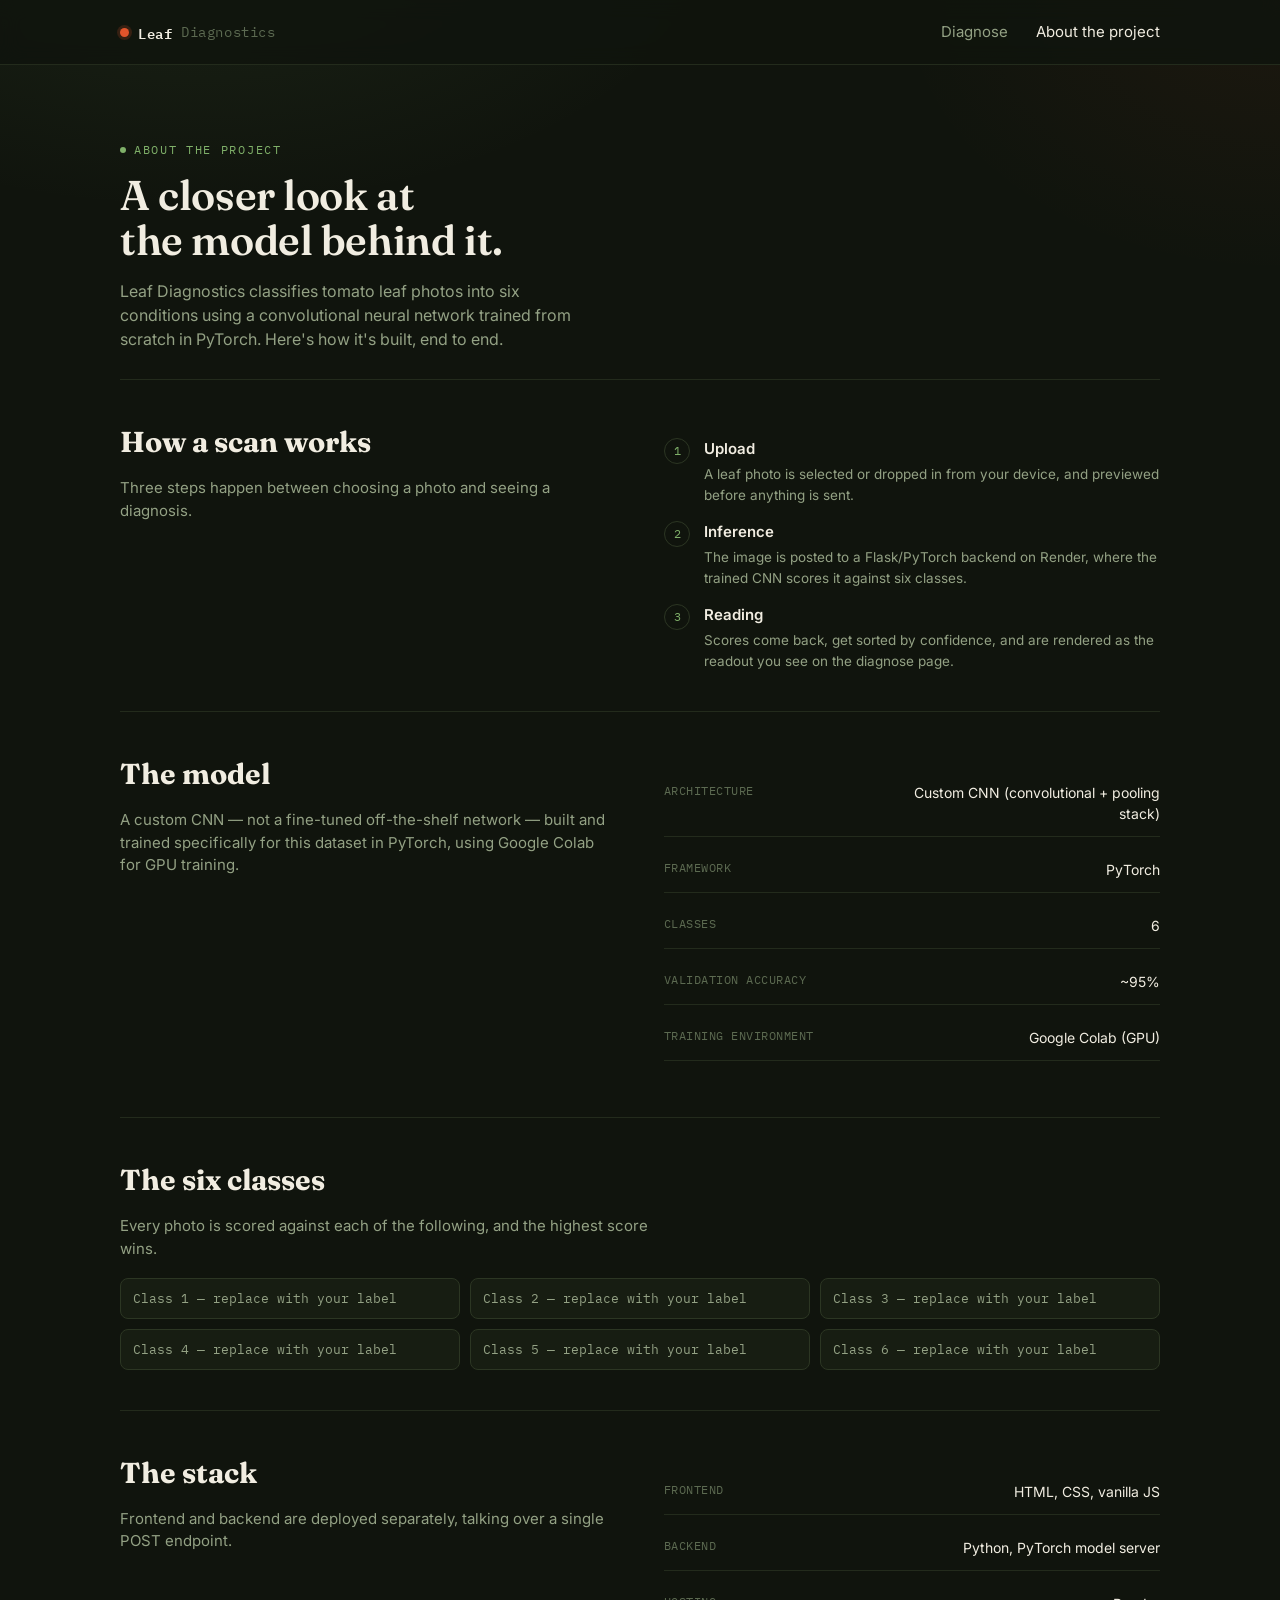
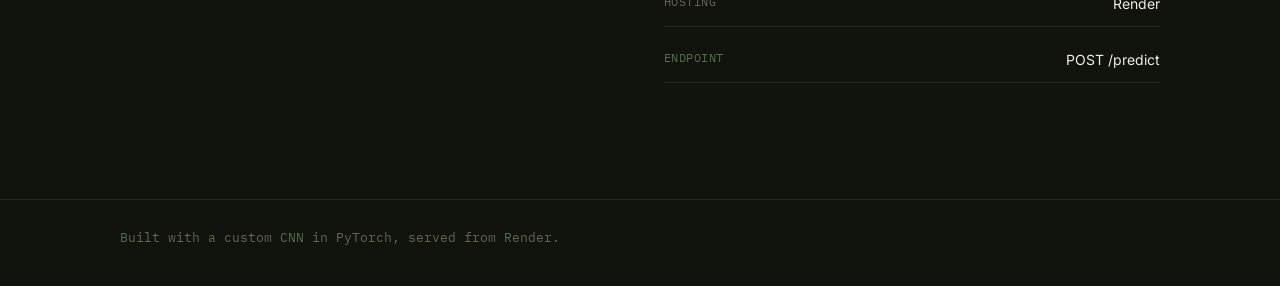
==== frontend/about.html @ 5c908f68 "adding probabilities to the backend and frontend version 1" ====
<!DOCTYPE html>
<html lang="en">
<head>
<meta charset="UTF-8" />
<meta name="viewport" content="width=device-width, initial-scale=1.0" />
<title>About — Leaf Diagnostics</title>
<meta name="description" content="How the tomato leaf disease classifier works: dataset, model architecture, and stack." />
<link rel="preconnect" href="https://fonts.googleapis.com" />
<link rel="preconnect" href="https://fonts.gstatic.com" crossorigin />
<link href="https://fonts.googleapis.com/css2?family=Fraunces:ital,wght@0,500;0,600;1,500&family=Inter:wght@400;500;600&family=IBM+Plex+Mono:wght@400;500&display=swap" rel="stylesheet" />
<link rel="stylesheet" href="css/style.css" />
</head>
<body>

<header class="site-header">
  <div class="wrap">
    <a href="index.html" class="logo"><span class="dot"></span><b>Leaf</b><span>Diagnostics</span></a>
    <button class="nav-toggle" aria-label="Toggle menu" aria-expanded="false">
      <span></span><span></span><span></span>
    </button>
    <nav class="site-nav">
      <a href="index.html">Diagnose</a>
      <a href="about.html" class="is-active">About the project</a>
    </nav>
  </div>
</header>

<main>
  <div class="wrap">
    <section class="hero" style="padding-bottom: 0;">
      <p class="eyebrow">About the project</p>
      <h1 style="font-size: clamp(1.8rem, 7vw, 2.6rem);">A closer look at<br>the model behind it.</h1>
      <p class="lead">
        Leaf Diagnostics classifies tomato leaf photos into six conditions
        using a convolutional neural network trained from scratch in
        PyTorch. Here's how it's built, end to end.
      </p>
    </section>

    <section class="section">
      <div class="section-grid">
        <div>
          <h2>How a scan works</h2>
          <p>Three steps happen between choosing a photo and seeing a diagnosis.</p>
        </div>
        <div class="steps">
          <div class="step">
            <span class="step-num">1</span>
            <div class="step-body">
              <h3>Upload</h3>
              <p>A leaf photo is selected or dropped in from your device, and previewed before anything is sent.</p>
            </div>
          </div>
          <div class="step">
            <span class="step-num">2</span>
            <div class="step-body">
              <h3>Inference</h3>
              <p>The image is posted to a Flask/PyTorch backend on Render, where the trained CNN scores it against six classes.</p>
            </div>
          </div>
          <div class="step">
            <span class="step-num">3</span>
            <div class="step-body">
              <h3>Reading</h3>
              <p>Scores come back, get sorted by confidence, and are rendered as the readout you see on the diagnose page.</p>
            </div>
          </div>
        </div>
      </div>
    </section>

    <section class="section">
      <div class="section-grid">
        <div>
          <h2>The model</h2>
          <p>
            A custom CNN — not a fine-tuned off-the-shelf network — built and
            trained specifically for this dataset in PyTorch, using Google
            Colab for GPU training.
          </p>
        </div>
        <dl class="spec-list">
          <div class="spec-row"><dt>Architecture</dt><dd>Custom CNN (convolutional + pooling stack)</dd></div>
          <div class="spec-row"><dt>Framework</dt><dd>PyTorch</dd></div>
          <div class="spec-row"><dt>Classes</dt><dd>6</dd></div>
          <div class="spec-row"><dt>Validation accuracy</dt><dd>~95%</dd></div>
          <div class="spec-row"><dt>Training environment</dt><dd>Google Colab (GPU)</dd></div>
        </dl>
      </div>
    </section>

    <section class="section">
      <h2>The six classes</h2>
      <p>Every photo is scored against each of the following, and the highest score wins.</p>
      <div class="class-grid">
        <div class="class-chip">Class 1 — replace with your label</div>
        <div class="class-chip">Class 2 — replace with your label</div>
        <div class="class-chip">Class 3 — replace with your label</div>
        <div class="class-chip">Class 4 — replace with your label</div>
        <div class="class-chip">Class 5 — replace with your label</div>
        <div class="class-chip">Class 6 — replace with your label</div>
      </div>
    </section>

    <section class="section">
      <div class="section-grid">
        <div>
          <h2>The stack</h2>
          <p>Frontend and backend are deployed separately, talking over a single POST endpoint.</p>
        </div>
        <dl class="spec-list">
          <div class="spec-row"><dt>Frontend</dt><dd>HTML, CSS, vanilla JS</dd></div>
          <div class="spec-row"><dt>Backend</dt><dd>Python, PyTorch model server</dd></div>
          <div class="spec-row"><dt>Hosting</dt><dd>Render</dd></div>
          <div class="spec-row"><dt>Endpoint</dt><dd>POST /predict</dd></div>
        </dl>
      </div>
    </section>
  </div>
</main>

<footer class="site-footer">
  <div class="wrap">
    <p>Built with a custom CNN in PyTorch, served from Render.</p>
  </div>
</footer>

<script src="js/nav.js"></script>
</body>
</html>
---- frontend/css/style.css ----
/* =========================================================
   Leaf Diagnostics — design tokens
   Palette: near-black foliage, ripe-tomato alert, sage muted
   Type: Fraunces (display) / Inter (body) / IBM Plex Mono (data)
   ========================================================= */

:root {
  --bg: #10140d;
  --surface: #171d12;
  --surface-2: #1f2718;
  --border: #2c3623;
  --border-soft: #232b1c;

  --text: #f1ede1;
  --text-muted: #93a184;
  --text-faint: #5c6a51;

  --green: #7fb069;
  --green-dim: #4f7440;
  --red: #e2542b;
  --red-dim: #8f3a22;

  --font-display: "Fraunces", ui-serif, Georgia, serif;
  --font-body: "Inter", -apple-system, BlinkMacSystemFont, sans-serif;
  --font-mono: "IBM Plex Mono", ui-monospace, SFMono-Regular, monospace;

  --radius: 10px;
  --radius-lg: 18px;

  --container: 1080px;
}

* {
  box-sizing: border-box;
}

html {
  -webkit-text-size-adjust: 100%;
}

body {
  margin: 0;
  background: var(--bg);
  background-image:
    radial-gradient(ellipse 900px 500px at 15% -10%, rgba(127, 176, 105, 0.10), transparent 60%),
    radial-gradient(ellipse 700px 500px at 100% 0%, rgba(226, 84, 43, 0.06), transparent 55%);
  background-attachment: fixed;
  color: var(--text);
  font-family: var(--font-body);
  line-height: 1.5;
  -webkit-font-smoothing: antialiased;
}

img {
  max-width: 100%;
  display: block;
}

a {
  color: inherit;
}

:focus-visible {
  outline: 2px solid var(--green);
  outline-offset: 3px;
}

@media (prefers-reduced-motion: reduce) {
  *, *::before, *::after {
    animation-duration: 0.001ms !important;
    animation-iteration-count: 1 !important;
    transition-duration: 0.001ms !important;
    scroll-behavior: auto !important;
  }
}

.wrap {
  width: 100%;
  max-width: var(--container);
  margin: 0 auto;
  padding: 0 20px;
}

.eyebrow {
  font-family: var(--font-mono);
  font-size: 12px;
  letter-spacing: 0.14em;
  text-transform: uppercase;
  color: var(--green);
  display: flex;
  align-items: center;
  gap: 8px;
  margin: 0 0 14px;
}

.eyebrow::before {
  content: "";
  width: 6px;
  height: 6px;
  border-radius: 50%;
  background: var(--green);
  flex: none;
}

.eyebrow.is-alert {
  color: var(--red);
}
.eyebrow.is-alert::before {
  background: var(--red);
}

/* ---------- Nav ---------- */

.site-header {
  position: sticky;
  top: 0;
  z-index: 40;
  background: rgba(16, 20, 13, 0.86);
  backdrop-filter: blur(10px);
  border-bottom: 1px solid var(--border-soft);
}

.site-header .wrap {
  display: flex;
  align-items: center;
  justify-content: space-between;
  height: 64px;
}

.logo {
  display: flex;
  align-items: center;
  gap: 9px;
  font-family: var(--font-mono);
  font-size: 14px;
  letter-spacing: 0.04em;
  text-decoration: none;
  color: var(--text);
}

.logo .dot {
  width: 9px;
  height: 9px;
  border-radius: 50%;
  background: var(--red);
  box-shadow: 0 0 0 3px rgba(226, 84, 43, 0.18);
}

.logo b {
  font-weight: 600;
}

.logo span {
  color: var(--text-faint);
}

.nav-toggle {
  display: flex;
  flex-direction: column;
  justify-content: center;
  gap: 4px;
  width: 36px;
  height: 36px;
  background: transparent;
  border: 1px solid var(--border);
  border-radius: 8px;
  cursor: pointer;
  align-items: center;
}

.nav-toggle span {
  width: 16px;
  height: 1.5px;
  background: var(--text-muted);
  transition: transform 0.2s ease, opacity 0.2s ease;
}

.nav-toggle[aria-expanded="true"] span:nth-child(1) {
  transform: translateY(5.5px) rotate(45deg);
}
.nav-toggle[aria-expanded="true"] span:nth-child(2) {
  opacity: 0;
}
.nav-toggle[aria-expanded="true"] span:nth-child(3) {
  transform: translateY(-5.5px) rotate(-45deg);
}

.site-nav {
  display: none;
  position: absolute;
  top: 64px;
  left: 0;
  right: 0;
  background: var(--surface);
  border-bottom: 1px solid var(--border-soft);
  flex-direction: column;
  padding: 10px 20px 18px;
}

.site-nav.is-open {
  display: flex;
}

.site-nav a {
  padding: 12px 2px;
  text-decoration: none;
  color: var(--text-muted);
  font-size: 15px;
  border-bottom: 1px solid var(--border-soft);
}

.site-nav a:last-child {
  border-bottom: none;
}

.site-nav a.is-active,
.site-nav a:hover {
  color: var(--text);
}

/* ---------- Hero / layout ---------- */

.hero {
  padding: 44px 0 20px;
}

.hero h1 {
  font-family: var(--font-display);
  font-weight: 600;
  font-size: clamp(2rem, 8vw, 2.6rem);
  line-height: 1.08;
  letter-spacing: -0.01em;
  margin: 0 0 16px;
}

.hero h1 em {
  font-style: italic;
  color: var(--green);
}

.hero p.lead {
  color: var(--text-muted);
  font-size: 16px;
  max-width: 46ch;
  margin: 0 0 28px;
}

main {
  padding-bottom: 60px;
}

/* ---------- Scan card ---------- */

.scan-card {
  background: var(--surface);
  border: 1px solid var(--border);
  border-radius: var(--radius-lg);
  padding: 18px;
}

.dropzone {
  position: relative;
  border: 1px dashed var(--border);
  border-radius: var(--radius);
  min-height: 220px;
  display: flex;
  flex-direction: column;
  align-items: center;
  justify-content: center;
  text-align: center;
  gap: 14px;
  padding: 28px 20px;
  cursor: pointer;
  transition: border-color 0.15s ease, background 0.15s ease;
  background: var(--surface-2);
  overflow: hidden;
}

.dropzone:hover,
.dropzone.is-drag {
  border-color: var(--green-dim);
  background: #212b19;
}

.dropzone input[type="file"] {
  position: absolute;
  inset: 0;
  opacity: 0;
  cursor: pointer;
}

.dropzone .icon {
  width: 40px;
  height: 40px;
  color: var(--green);
}

.dropzone .primary-text {
  font-size: 15px;
  color: var(--text);
}

.dropzone .secondary-text {
  font-size: 13px;
  color: var(--text-faint);
  font-family: var(--font-mono);
}

/* preview / viewfinder */

.preview-frame {
  position: relative;
  border-radius: var(--radius);
  overflow: hidden;
  background: #000;
  aspect-ratio: 4 / 3;
}

.preview-frame img {
  width: 100%;
  height: 100%;
  object-fit: cover;
}

.corner {
  position: absolute;
  width: 22px;
  height: 22px;
  border: 2px solid var(--green);
  opacity: 0.85;
}
.corner.tl { top: 10px; left: 10px; border-right: none; border-bottom: none; }
.corner.tr { top: 10px; right: 10px; border-left: none; border-bottom: none; }
.corner.bl { bottom: 10px; left: 10px; border-right: none; border-top: none; }
.corner.br { bottom: 10px; right: 10px; border-left: none; border-top: none; }

.scan-line {
  position: absolute;
  left: 0;
  right: 0;
  height: 2px;
  background: linear-gradient(90deg, transparent, var(--green), transparent);
  box-shadow: 0 0 12px 1px rgba(127, 176, 105, 0.7);
  animation: sweep 1.6s ease-in-out infinite;
}

@keyframes sweep {
  0% { top: 6%; }
  50% { top: 92%; }
  100% { top: 6%; }
}

.scan-status {
  margin-top: 14px;
  font-family: var(--font-mono);
  font-size: 12.5px;
  color: var(--text-muted);
  text-align: center;
  letter-spacing: 0.02em;
}

.scan-status .cursor {
  display: inline-block;
  width: 6px;
  height: 11px;
  background: var(--green);
  margin-left: 2px;
  vertical-align: -1px;
  animation: blink 1s step-end infinite;
}

@keyframes blink {
  50% { opacity: 0; }
}

.card-actions {
  display: flex;
  gap: 10px;
  margin-top: 16px;
}

.btn {
  font-family: var(--font-body);
  font-size: 14.5px;
  font-weight: 600;
  border-radius: 8px;
  padding: 12px 18px;
  border: 1px solid transparent;
  cursor: pointer;
  flex: 1;
  text-align: center;
  transition: transform 0.08s ease, background 0.15s ease, border-color 0.15s ease;
}

.btn:active {
  transform: scale(0.98);
}

.btn-primary {
  background: var(--green);
  color: #0e1409;
}

.btn-primary:hover {
  background: #8ec078;
}

.btn-primary:disabled {
  background: var(--green-dim);
  color: #b9c5ae;
  cursor: not-allowed;
}

.btn-ghost {
  background: transparent;
  border-color: var(--border);
  color: var(--text-muted);
  flex: 0 0 auto;
}

.btn-ghost:hover {
  border-color: var(--green-dim);
  color: var(--text);
}

/* ---------- Result readout ---------- */

.result {
  margin-top: 22px;
  border-top: 1px solid var(--border-soft);
  padding-top: 22px;
}

.result-top {
  display: flex;
  align-items: flex-start;
  justify-content: space-between;
  gap: 12px;
  margin-bottom: 20px;
}

.result-title {
  font-family: var(--font-display);
  font-size: clamp(1.4rem, 6vw, 1.7rem);
  line-height: 1.15;
  margin: 0;
}

.result-confidence {
  font-family: var(--font-mono);
  font-size: 13px;
  color: var(--text-muted);
  margin-top: 6px;
}

.result-confidence b {
  color: var(--text);
  font-size: 15px;
}

.badge {
  font-family: var(--font-mono);
  font-size: 11px;
  letter-spacing: 0.08em;
  text-transform: uppercase;
  padding: 6px 10px;
  border-radius: 999px;
  border: 1px solid var(--green-dim);
  color: var(--green);
  white-space: nowrap;
  transform: rotate(-2deg);
  flex: none;
}

.badge.is-alert {
  border-color: var(--red-dim);
  color: var(--red);
}

.readings-label {
  font-family: var(--font-mono);
  font-size: 11px;
  letter-spacing: 0.1em;
  text-transform: uppercase;
  color: var(--text-faint);
  margin: 0 0 12px;
}

.reading-row {
  display: grid;
  grid-template-columns: 1fr auto;
  gap: 4px 10px;
  align-items: center;
  margin-bottom: 10px;
}

.reading-name {
  font-size: 13.5px;
  color: var(--text-muted);
}

.reading-row.is-top .reading-name {
  color: var(--text);
  font-weight: 600;
}

.reading-value {
  font-family: var(--font-mono);
  font-size: 12.5px;
  color: var(--text-faint);
  justify-self: end;
}

.reading-row.is-top .reading-value {
  color: var(--text);
}

.reading-bar-track {
  grid-column: 1 / -1;
  height: 5px;
  background: var(--surface-2);
  border-radius: 3px;
  overflow: hidden;
}

.reading-bar-fill {
  height: 100%;
  background: var(--text-faint);
  border-radius: 3px;
  transition: width 0.6s cubic-bezier(0.2, 0.8, 0.2, 1);
  width: 0%;
}

.reading-row.is-top .reading-bar-fill {
  background: var(--green);
}

.reading-row.is-top.is-alert .reading-bar-fill {
  background: var(--red);
}

/* ---------- error ---------- */

.error-box {
  margin-top: 16px;
  border: 1px solid var(--red-dim);
  background: rgba(226, 84, 43, 0.08);
  border-radius: var(--radius);
  padding: 14px 16px;
  font-size: 13.5px;
  color: #f0c2b1;
}

.error-box b {
  color: var(--red);
  display: block;
  font-family: var(--font-mono);
  font-size: 11px;
  letter-spacing: 0.08em;
  text-transform: uppercase;
  margin-bottom: 6px;
}

.hidden {
  display: none !important;
}

/* ---------- generic content sections (about page) ---------- */

.section {
  padding: 40px 0;
  border-top: 1px solid var(--border-soft);
}

.section:first-of-type {
  border-top: none;
}

.section h2 {
  font-family: var(--font-display);
  font-size: clamp(1.4rem, 6vw, 1.8rem);
  margin: 0 0 14px;
}

.section p {
  color: var(--text-muted);
  font-size: 15px;
  max-width: 62ch;
  margin: 0 0 14px;
}

.spec-list {
  display: grid;
  gap: 10px;
  margin-top: 18px;
}

.spec-row {
  display: flex;
  justify-content: space-between;
  gap: 16px;
  padding: 12px 0;
  border-bottom: 1px solid var(--border-soft);
  font-size: 14px;
}

.spec-row dt {
  font-family: var(--font-mono);
  color: var(--text-faint);
  font-size: 12px;
  letter-spacing: 0.04em;
  text-transform: uppercase;
  flex: none;
  width: 40%;
}

.spec-row dd {
  margin: 0;
  color: var(--text);
  text-align: right;
}

.steps {
  display: grid;
  gap: 16px;
  margin-top: 18px;
}

.step {
  display: flex;
  gap: 14px;
  align-items: flex-start;
}

.step-num {
  font-family: var(--font-mono);
  font-size: 12px;
  color: var(--green);
  border: 1px solid var(--border);
  border-radius: 50%;
  width: 26px;
  height: 26px;
  flex: none;
  display: flex;
  align-items: center;
  justify-content: center;
}

.step-body h3 {
  margin: 0 0 4px;
  font-size: 15px;
  font-weight: 600;
}

.step-body p {
  margin: 0;
  font-size: 13.5px;
  color: var(--text-muted);
}

.class-grid {
  display: grid;
  grid-template-columns: repeat(2, 1fr);
  gap: 10px;
  margin-top: 18px;
}

.class-chip {
  font-family: var(--font-mono);
  font-size: 12.5px;
  color: var(--text-muted);
  border: 1px solid var(--border);
  border-radius: 8px;
  padding: 10px 12px;
  background: var(--surface);
}

/* ---------- footer ---------- */

.site-footer {
  border-top: 1px solid var(--border-soft);
  padding: 28px 0 40px;
}

.site-footer .wrap {
  display: flex;
  flex-direction: column;
  gap: 6px;
}

.site-footer p {
  margin: 0;
  font-size: 12.5px;
  color: var(--text-faint);
  font-family: var(--font-mono);
}

/* =========================================================
   Tablet / desktop
   ========================================================= */

@media (min-width: 720px) {
  .nav-toggle {
    display: none;
  }

  .site-nav {
    display: flex !important;
    position: static;
    flex-direction: row;
    background: transparent;
    border: none;
    padding: 0;
    gap: 28px;
  }

  .site-nav a {
    border-bottom: none;
    padding: 0;
  }

  .class-grid {
    grid-template-columns: repeat(3, 1fr);
  }
}

@media (min-width: 960px) {
  .hero {
    padding: 76px 0 30px;
  }

  .hero-grid {
    display: grid;
    grid-template-columns: 1.05fr 0.95fr;
    gap: 56px;
    align-items: start;
  }

  .hero h1 {
    font-size: clamp(2.6rem, 4vw, 3.4rem);
  }

  .scan-card {
    position: sticky;
    top: 92px;
    padding: 24px;
  }

  .section-grid {
    display: grid;
    grid-template-columns: 1fr 1fr;
    gap: 48px;
    align-items: start;
  }
}
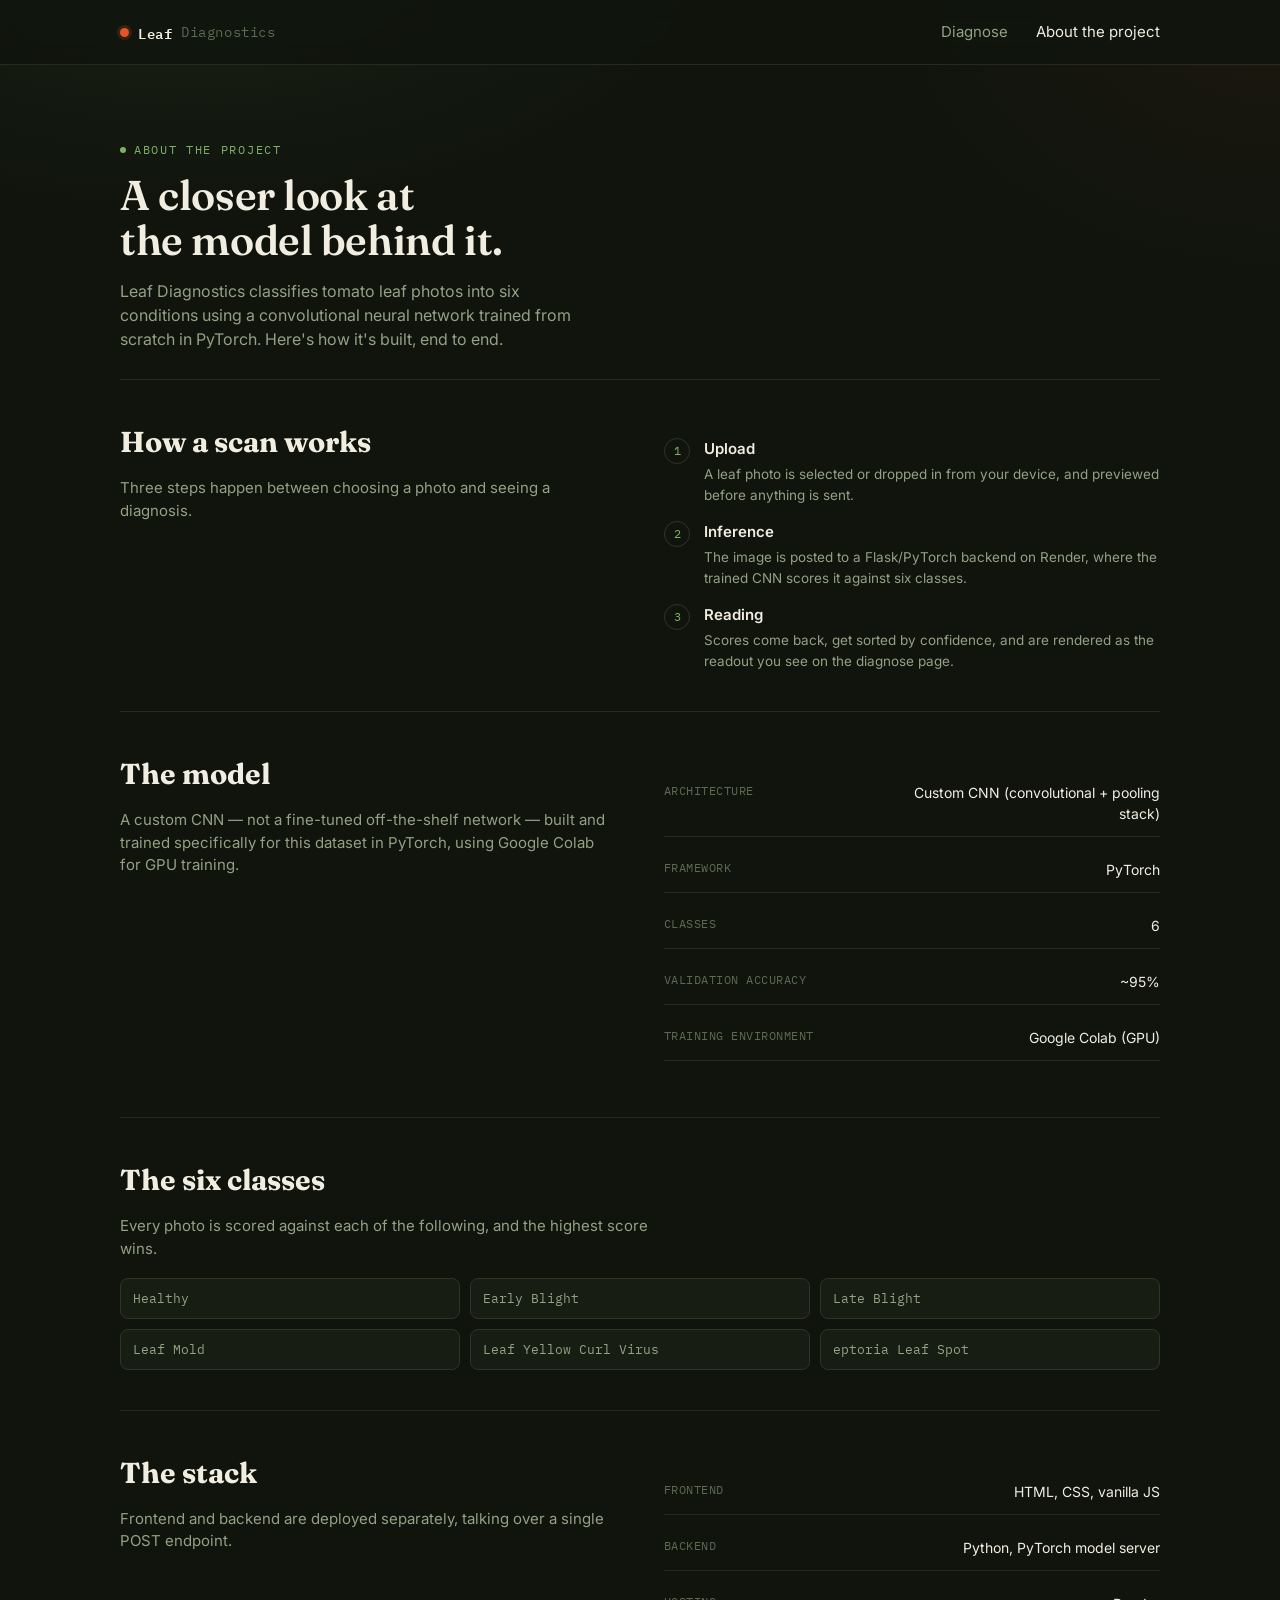
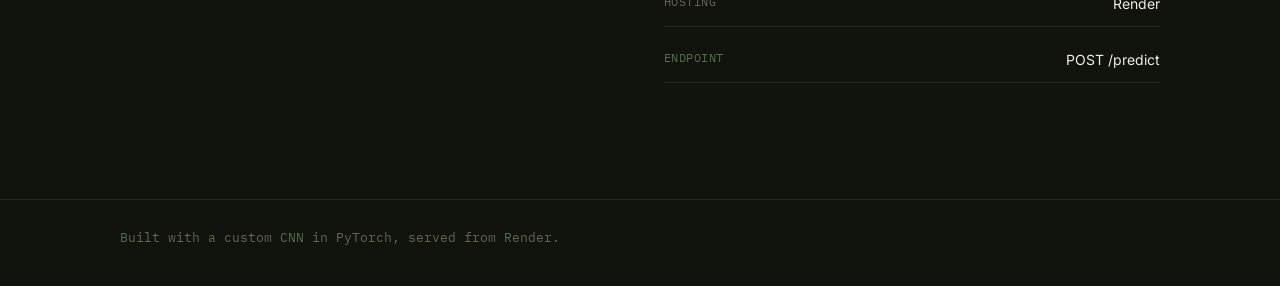
==== commit 1dff33fd: "percentage issue solved in frontend" ====
--- a/frontend/about.html
+++ b/frontend/about.html
@@ -93,12 +93,12 @@
       <h2>The six classes</h2>
       <p>Every photo is scored against each of the following, and the highest score wins.</p>
       <div class="class-grid">
-        <div class="class-chip">Class 1 — replace with your label</div>
-        <div class="class-chip">Class 2 — replace with your label</div>
-        <div class="class-chip">Class 3 — replace with your label</div>
-        <div class="class-chip">Class 4 — replace with your label</div>
-        <div class="class-chip">Class 5 — replace with your label</div>
-        <div class="class-chip">Class 6 — replace with your label</div>
+        <div class="class-chip">Healthy</div>
+        <div class="class-chip">Early Blight</div>
+        <div class="class-chip">Late Blight</div>
+        <div class="class-chip">Leaf Mold</div>
+        <div class="class-chip">Leaf Yellow Curl Virus</div>
+        <div class="class-chip">eptoria Leaf Spot</div>
       </div>
     </section>
 
--- a/frontend/css/style.css
+++ b/frontend/css/style.css
@@ -333,6 +333,140 @@
 .corner.tr { top: 10px; right: 10px; border-left: none; border-bottom: none; }
 .corner.bl { bottom: 10px; left: 10px; border-right: none; border-top: none; }
 .corner.br { bottom: 10px; right: 10px; border-left: none; border-top: none; }
+
+.actual-tag {
+  position: absolute;
+  left: 10px;
+  bottom: 10px;
+  right: 10px;
+  font-family: var(--font-mono);
+  font-size: 11px;
+  letter-spacing: 0.02em;
+  color: var(--text);
+  background: rgba(16, 20, 13, 0.82);
+  border: 1px solid var(--border);
+  border-radius: 6px;
+  padding: 6px 9px;
+  backdrop-filter: blur(2px);
+}
+
+.sample-trigger {
+  display: flex;
+  align-items: center;
+  justify-content: center;
+  gap: 9px;
+  width: 100%;
+  margin-top: 12px;
+  background: var(--surface-2);
+  border: 1px solid var(--green-dim);
+  border-radius: var(--radius);
+  color: var(--text-muted);
+  font-size: 13.5px;
+  font-family: var(--font-body);
+  text-align: center;
+  cursor: pointer;
+  padding: 12px 14px;
+  transition: border-color 0.15s ease, background 0.15s ease, transform 0.08s ease;
+}
+
+.sample-trigger svg {
+  width: 17px;
+  height: 17px;
+  color: var(--green);
+  flex: none;
+}
+
+.sample-trigger b {
+  color: var(--green);
+  font-weight: 600;
+}
+
+.sample-trigger:hover {
+  border-color: var(--green);
+  background: #212b19;
+}
+
+.sample-trigger:active {
+  transform: scale(0.99);
+}
+
+.sample-gallery {
+  margin-top: 14px;
+}
+
+.sample-gallery-head {
+  display: flex;
+  align-items: center;
+  justify-content: space-between;
+  gap: 10px;
+  flex-wrap: wrap;
+  margin-bottom: 4px;
+}
+
+.sample-gallery-head .eyebrow {
+  margin: 0;
+}
+
+.sample-gallery-actions {
+  display: flex;
+  gap: 8px;
+  flex: none;
+}
+
+.btn-small {
+  flex: none;
+  padding: 6px 12px;
+  font-size: 12.5px;
+}
+
+.sample-grid {
+  display: grid;
+  grid-template-columns: repeat(2, 1fr);
+  gap: 10px;
+  margin-top: 12px;
+}
+
+.sample-thumb {
+  border: 1px solid var(--border);
+  background: var(--surface-2);
+  border-radius: var(--radius);
+  overflow: hidden;
+  cursor: pointer;
+  padding: 0;
+  text-align: left;
+  transition: border-color 0.15s ease;
+}
+
+.sample-thumb:hover,
+.sample-thumb:focus-visible {
+  border-color: var(--green-dim);
+}
+
+.sample-thumb img {
+  width: 100%;
+  aspect-ratio: 4 / 3;
+  object-fit: cover;
+}
+
+.sample-thumb .sample-label {
+  display: block;
+  font-family: var(--font-mono);
+  font-size: 11px;
+  color: var(--text-muted);
+  padding: 7px 9px;
+  border-top: 1px solid var(--border-soft);
+}
+
+.sample-thumb.is-loading {
+  opacity: 0.5;
+  pointer-events: none;
+}
+
+.match-badge {
+  margin-top: 10px;
+  display: inline-block;
+  transform: none;
+}
 
 .scan-line {
   position: absolute;
@@ -433,10 +567,16 @@
 
 .result-top {
   display: flex;
+  flex-wrap: wrap;
   align-items: flex-start;
   justify-content: space-between;
-  gap: 12px;
+  gap: 10px 12px;
   margin-bottom: 20px;
+}
+
+.result-top > div:first-child {
+  min-width: 0;
+  flex: 1 1 200px;
 }
 
 .result-title {
@@ -444,6 +584,7 @@
   font-size: clamp(1.4rem, 6vw, 1.7rem);
   line-height: 1.15;
   margin: 0;
+  overflow-wrap: break-word;
 }
 
 .result-confidence {
@@ -752,4 +893,4 @@
     gap: 48px;
     align-items: start;
   }
-}
+}
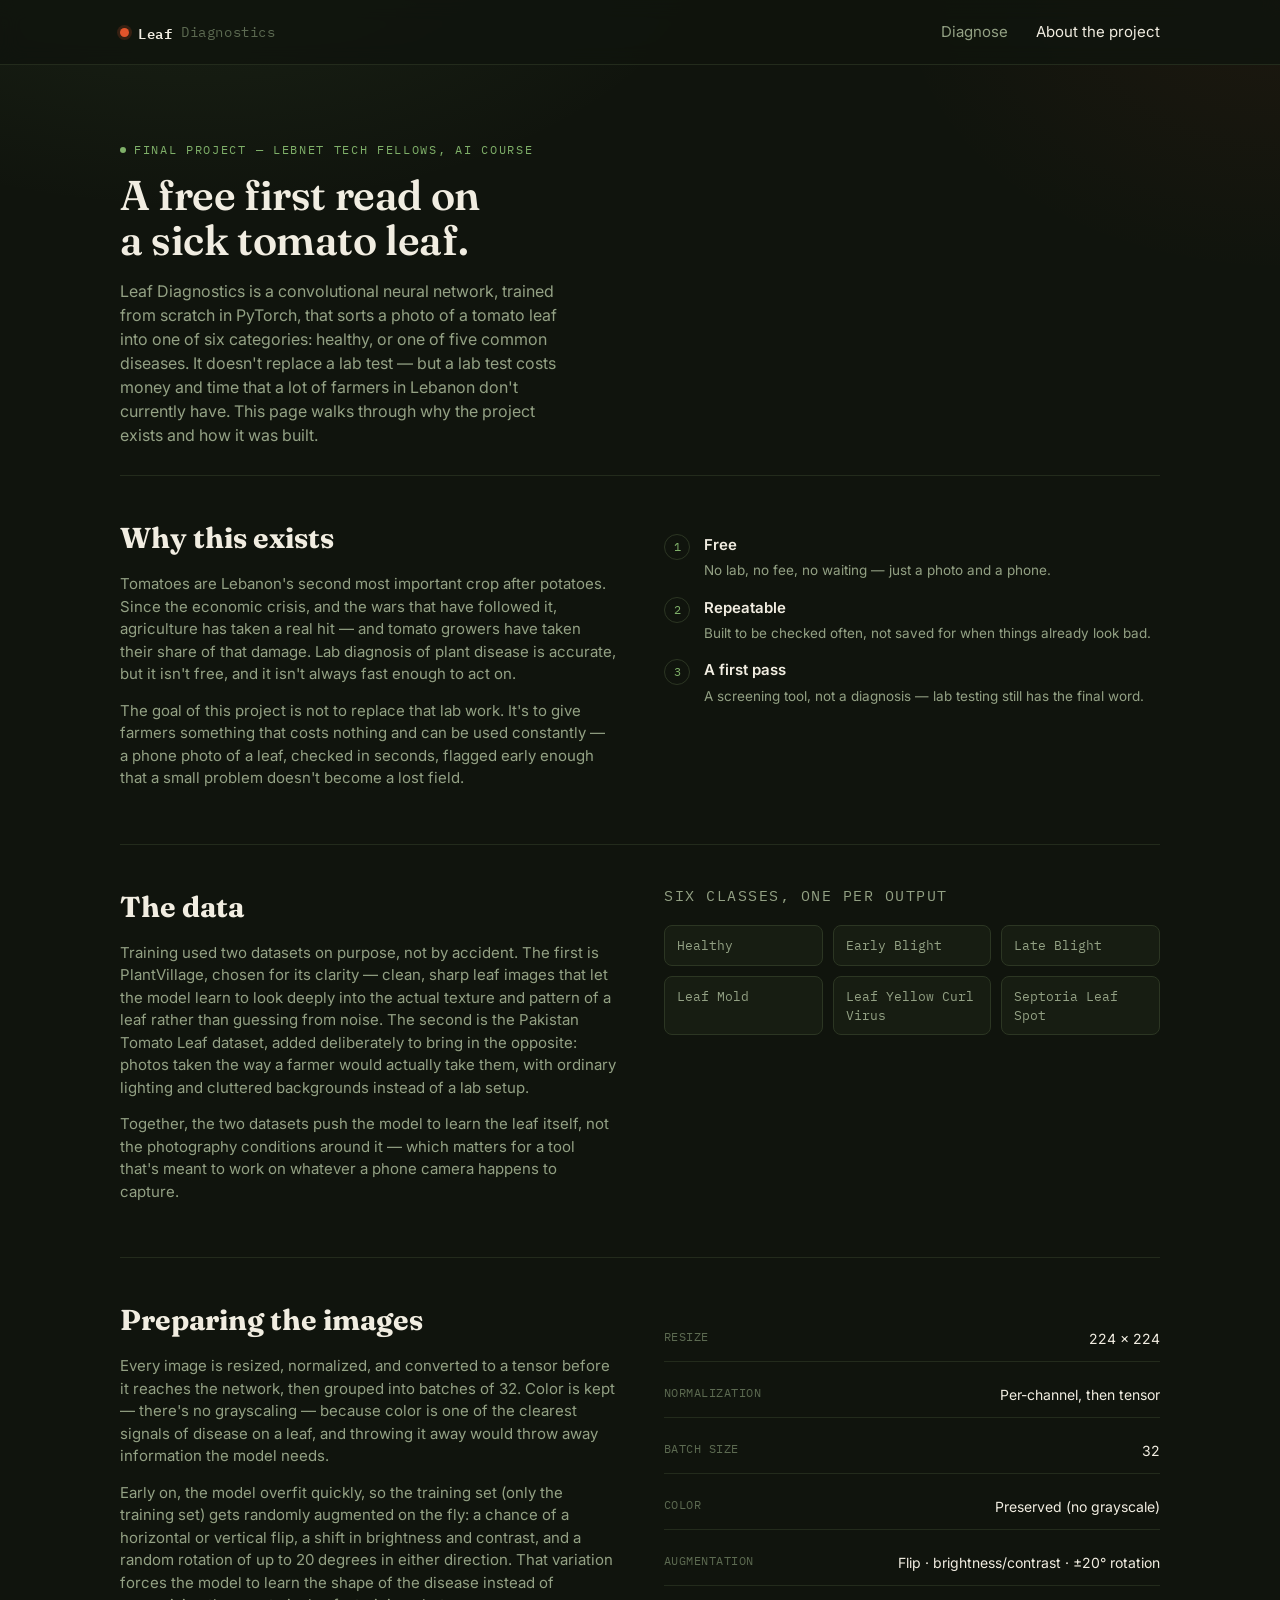
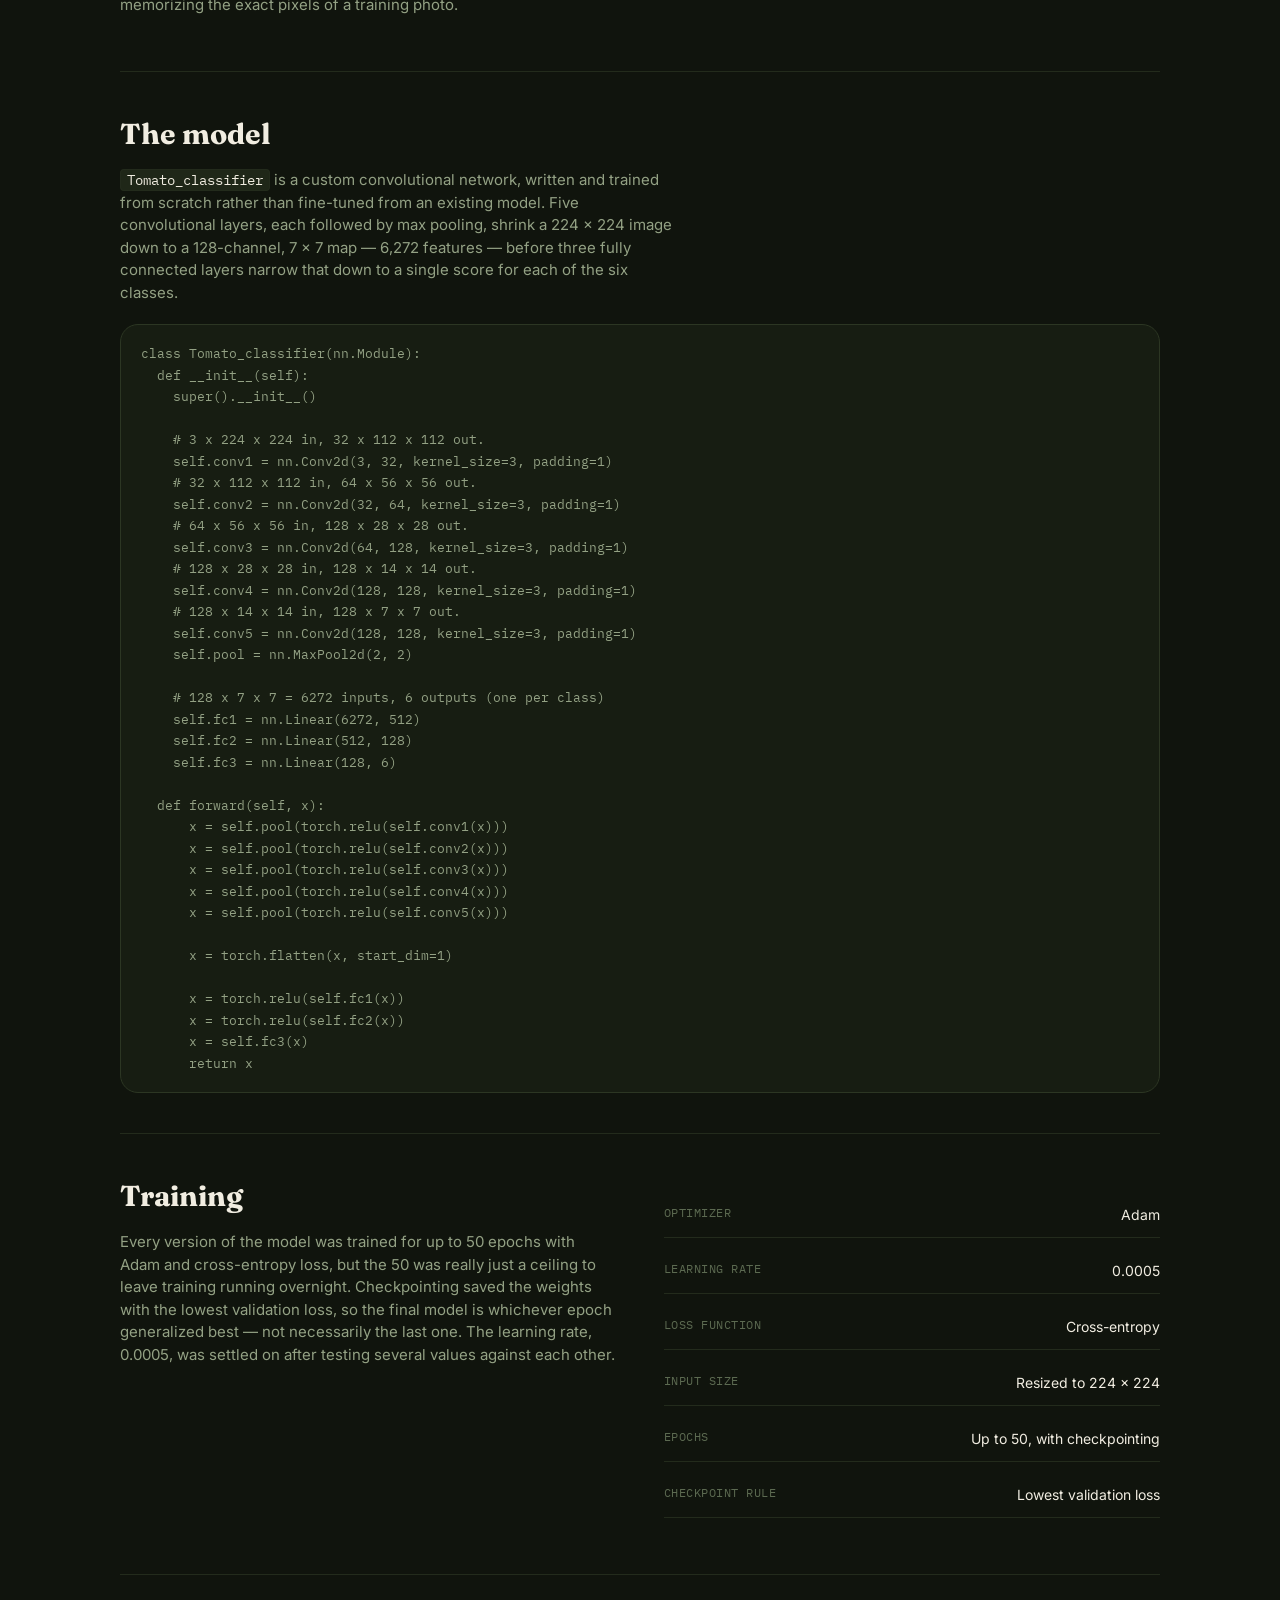
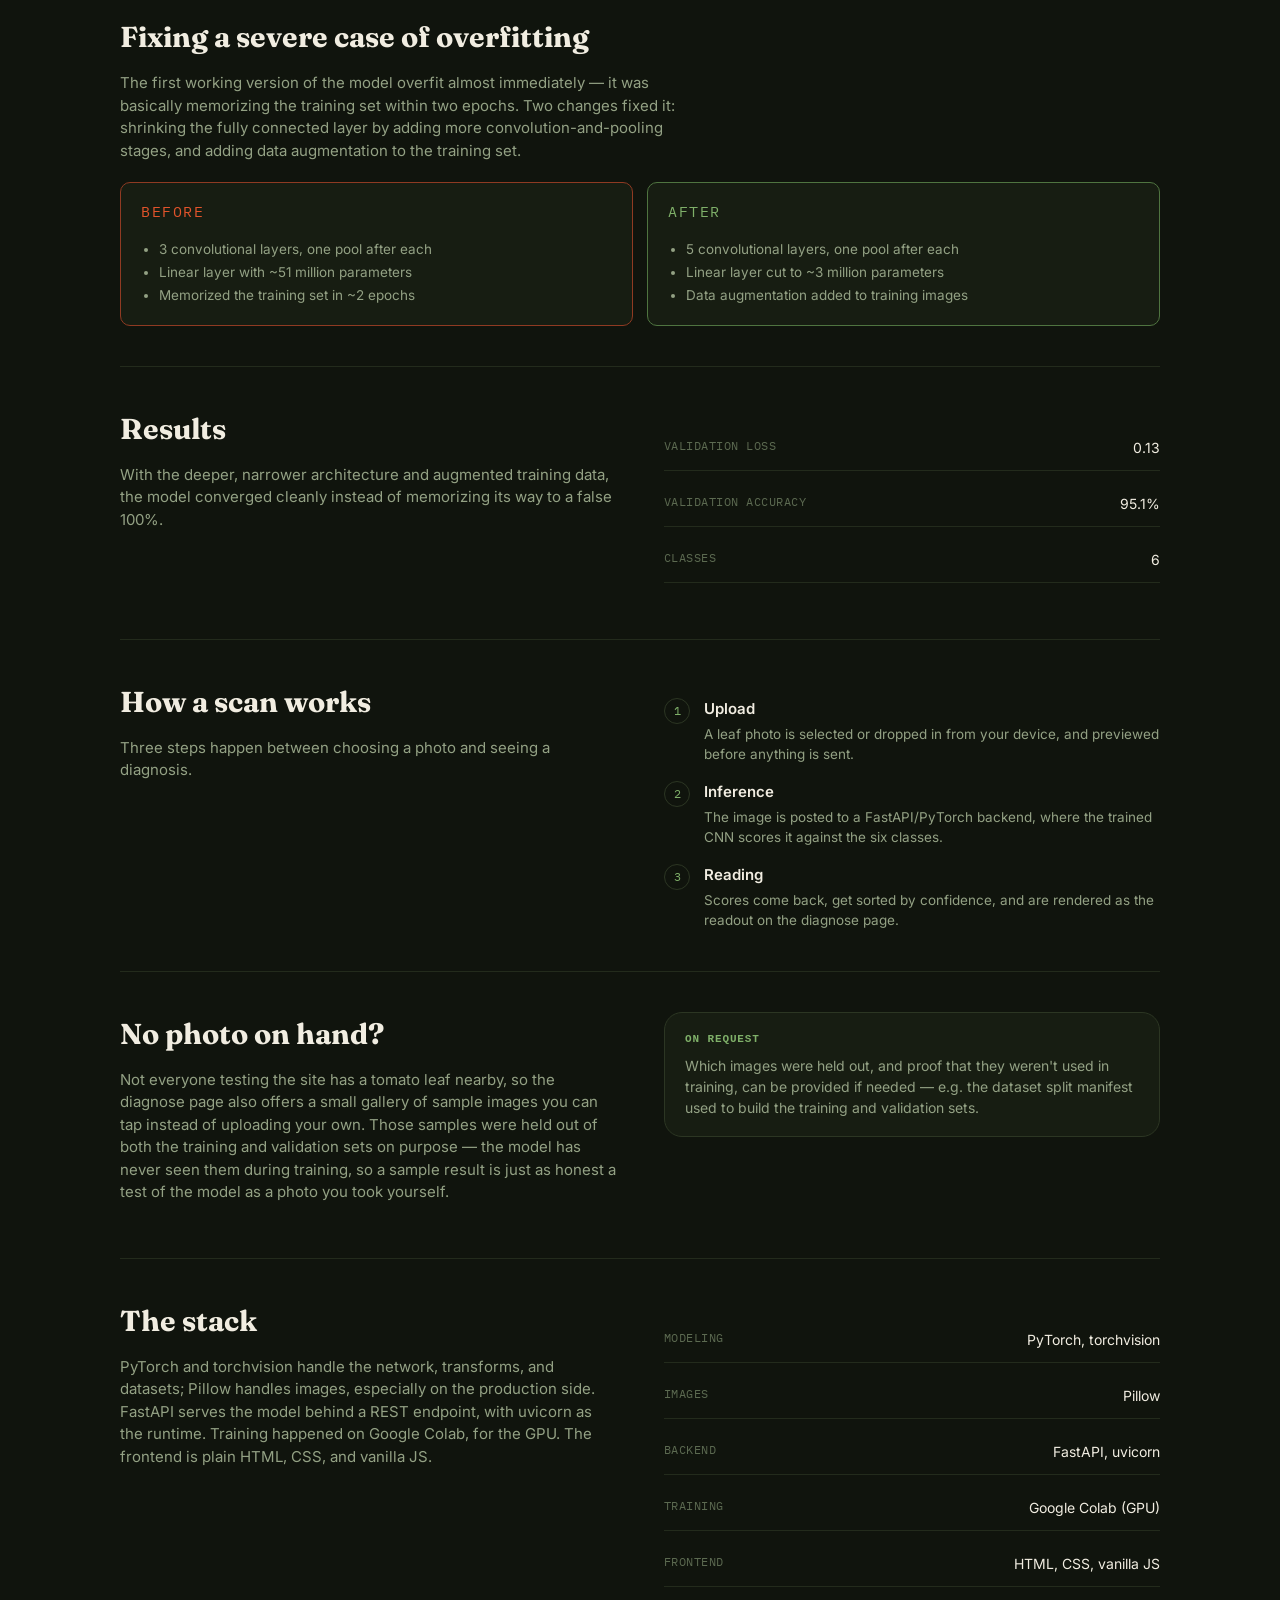
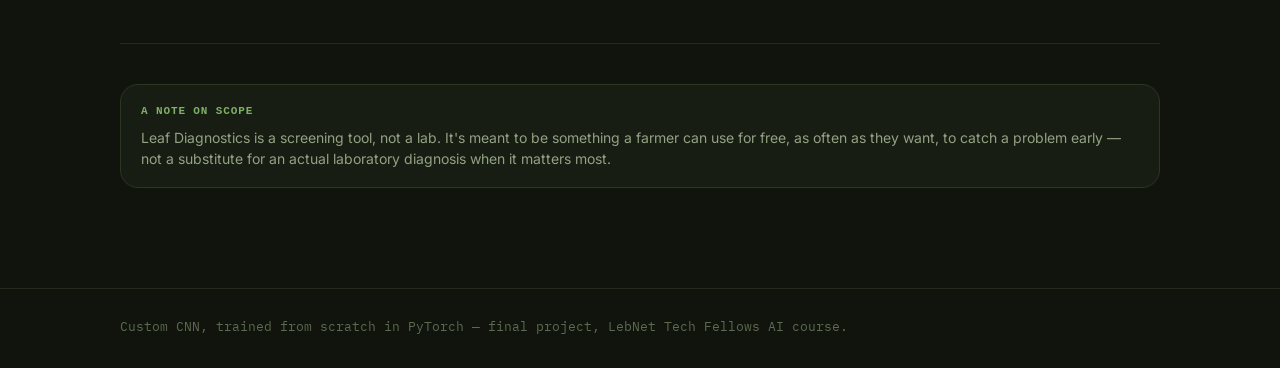
==== commit 2eb2d93f: "changing the about page" ====
--- a/frontend/about.html
+++ b/frontend/about.html
@@ -4,7 +4,7 @@
 <meta charset="UTF-8" />
 <meta name="viewport" content="width=device-width, initial-scale=1.0" />
 <title>About — Leaf Diagnostics</title>
-<meta name="description" content="How the tomato leaf disease classifier works: dataset, model architecture, and stack." />
+<meta name="description" content="Leaf Diagnostics: a free tomato leaf disease classifier for Lebanese farmers. Dataset, preprocessing, model architecture, training, and results." />
 <link rel="preconnect" href="https://fonts.googleapis.com" />
 <link rel="preconnect" href="https://fonts.gstatic.com" crossorigin />
 <link href="https://fonts.googleapis.com/css2?family=Fraunces:ital,wght@0,500;0,600;1,500&family=Inter:wght@400;500;600&family=IBM+Plex+Mono:wght@400;500&display=swap" rel="stylesheet" />
@@ -27,14 +27,253 @@
 
 <main>
   <div class="wrap">
+
     <section class="hero" style="padding-bottom: 0;">
-      <p class="eyebrow">About the project</p>
-      <h1 style="font-size: clamp(1.8rem, 7vw, 2.6rem);">A closer look at<br>the model behind it.</h1>
+      <p class="eyebrow">Final project — LebNet Tech Fellows, AI course</p>
+      <h1 style="font-size: clamp(1.8rem, 7vw, 2.6rem);">A free first read on<br>a sick tomato leaf.</h1>
       <p class="lead">
-        Leaf Diagnostics classifies tomato leaf photos into six conditions
-        using a convolutional neural network trained from scratch in
-        PyTorch. Here's how it's built, end to end.
+        Leaf Diagnostics is a convolutional neural network, trained from
+        scratch in PyTorch, that sorts a photo of a tomato leaf into one of
+        six categories: healthy, or one of five common diseases. It doesn't
+        replace a lab test — but a lab test costs money and time that a lot
+        of farmers in Lebanon don't currently have. This page walks through
+        why the project exists and how it was built.
       </p>
+    </section>
+
+    <section class="section">
+      <div class="section-grid">
+        <div>
+          <h2>Why this exists</h2>
+          <p>
+            Tomatoes are Lebanon's second most important crop after
+            potatoes. Since the economic crisis, and the wars that have
+            followed it, agriculture has taken a real hit — and tomato
+            growers have taken their share of that damage. Lab diagnosis of
+            plant disease is accurate, but it isn't free, and it isn't
+            always fast enough to act on.
+          </p>
+          <p>
+            The goal of this project is not to replace that lab work. It's
+            to give farmers something that costs nothing and can be used
+            constantly — a phone photo of a leaf, checked in seconds,
+            flagged early enough that a small problem doesn't become a lost
+            field.
+          </p>
+        </div>
+        <div class="steps">
+          <div class="step">
+            <span class="step-num">1</span>
+            <div class="step-body">
+              <h3>Free</h3>
+              <p>No lab, no fee, no waiting — just a photo and a phone.</p>
+            </div>
+          </div>
+          <div class="step">
+            <span class="step-num">2</span>
+            <div class="step-body">
+              <h3>Repeatable</h3>
+              <p>Built to be checked often, not saved for when things already look bad.</p>
+            </div>
+          </div>
+          <div class="step">
+            <span class="step-num">3</span>
+            <div class="step-body">
+              <h3>A first pass</h3>
+              <p>A screening tool, not a diagnosis — lab testing still has the final word.</p>
+            </div>
+          </div>
+        </div>
+      </div>
+    </section>
+
+    <section class="section">
+      <div class="section-grid">
+        <div>
+          <h2>The data</h2>
+          <p>
+            Training used two datasets on purpose, not by accident. The
+            first is PlantVillage, chosen for its clarity — clean, sharp
+            leaf images that let the model learn to look deeply into the
+            actual texture and pattern of a leaf rather than guessing from
+            noise. The second is the Pakistan Tomato Leaf dataset, added
+            deliberately to bring in the opposite: photos taken the way a
+            farmer would actually take them, with ordinary lighting and
+            cluttered backgrounds instead of a lab setup.
+          </p>
+          <p>
+            Together, the two datasets push the model to learn the leaf
+            itself, not the photography conditions around it — which
+            matters for a tool that's meant to work on whatever a phone
+            camera happens to capture.
+          </p>
+        </div>
+        <div>
+          <p class="readings-label">Six classes, one per output</p>
+          <div class="class-grid">
+            <div class="class-chip">Healthy</div>
+            <div class="class-chip">Early Blight</div>
+            <div class="class-chip">Late Blight</div>
+            <div class="class-chip">Leaf Mold</div>
+            <div class="class-chip">Leaf Yellow Curl Virus</div>
+            <div class="class-chip">Septoria Leaf Spot</div>
+          </div>
+        </div>
+      </div>
+    </section>
+
+    <section class="section">
+      <div class="section-grid">
+        <div>
+          <h2>Preparing the images</h2>
+          <p>
+            Every image is resized, normalized, and converted to a tensor
+            before it reaches the network, then grouped into batches of 32.
+            Color is kept — there's no grayscaling — because color is one of
+            the clearest signals of disease on a leaf, and throwing it away
+            would throw away information the model needs.
+          </p>
+          <p>
+            Early on, the model overfit quickly, so the training set (only
+            the training set) gets randomly augmented on the fly: a chance
+            of a horizontal or vertical flip, a shift in brightness and
+            contrast, and a random rotation of up to 20 degrees in either
+            direction. That variation forces the model to learn the shape
+            of the disease instead of memorizing the exact pixels of a
+            training photo.
+          </p>
+        </div>
+        <dl class="spec-list">
+          <div class="spec-row"><dt>Resize</dt><dd>224 × 224</dd></div>
+          <div class="spec-row"><dt>Normalization</dt><dd>Per-channel, then tensor</dd></div>
+          <div class="spec-row"><dt>Batch size</dt><dd>32</dd></div>
+          <div class="spec-row"><dt>Color</dt><dd>Preserved (no grayscale)</dd></div>
+          <div class="spec-row"><dt>Augmentation</dt><dd>Flip · brightness/contrast · ±20° rotation</dd></div>
+        </dl>
+      </div>
+    </section>
+
+    <section class="section">
+      <h2>The model</h2>
+      <p>
+        <code>Tomato_classifier</code> is a custom convolutional network,
+        written and trained from scratch rather than fine-tuned from an
+        existing model. Five convolutional layers, each followed by max
+        pooling, shrink a 224 × 224 image down to a 128-channel, 7 × 7 map —
+        6,272 features — before three fully connected layers narrow that
+        down to a single score for each of the six classes.
+      </p>
+
+      
+
+      <div class="architecture-block">
+<pre><code>class Tomato_classifier(nn.Module):
+  def __init__(self):
+    super().__init__()
+
+    # 3 x 224 x 224 in, 32 x 112 x 112 out.
+    self.conv1 = nn.Conv2d(3, 32, kernel_size=3, padding=1)
+    # 32 x 112 x 112 in, 64 x 56 x 56 out.
+    self.conv2 = nn.Conv2d(32, 64, kernel_size=3, padding=1)
+    # 64 x 56 x 56 in, 128 x 28 x 28 out.
+    self.conv3 = nn.Conv2d(64, 128, kernel_size=3, padding=1)
+    # 128 x 28 x 28 in, 128 x 14 x 14 out.
+    self.conv4 = nn.Conv2d(128, 128, kernel_size=3, padding=1)
+    # 128 x 14 x 14 in, 128 x 7 x 7 out.
+    self.conv5 = nn.Conv2d(128, 128, kernel_size=3, padding=1)
+    self.pool = nn.MaxPool2d(2, 2)
+
+    # 128 x 7 x 7 = 6272 inputs, 6 outputs (one per class)
+    self.fc1 = nn.Linear(6272, 512)
+    self.fc2 = nn.Linear(512, 128)
+    self.fc3 = nn.Linear(128, 6)
+
+  def forward(self, x):
+      x = self.pool(torch.relu(self.conv1(x)))
+      x = self.pool(torch.relu(self.conv2(x)))
+      x = self.pool(torch.relu(self.conv3(x)))
+      x = self.pool(torch.relu(self.conv4(x)))
+      x = self.pool(torch.relu(self.conv5(x)))
+
+      x = torch.flatten(x, start_dim=1)
+
+      x = torch.relu(self.fc1(x))
+      x = torch.relu(self.fc2(x))
+      x = self.fc3(x)
+      return x</code></pre>
+      </div>
+    </section>
+
+    <section class="section">
+      <div class="section-grid">
+        <div>
+          <h2>Training</h2>
+          <p>
+            Every version of the model was trained for up to 50 epochs with
+            Adam and cross-entropy loss, but the 50 was really just a
+            ceiling to leave training running overnight. Checkpointing saved
+            the weights with the lowest validation loss, so the final model
+            is whichever epoch generalized best — not necessarily the last
+            one. The learning rate, 0.0005, was settled on after testing
+            several values against each other.
+          </p>
+        </div>
+        <dl class="spec-list">
+          <div class="spec-row"><dt>Optimizer</dt><dd>Adam</dd></div>
+          <div class="spec-row"><dt>Learning rate</dt><dd>0.0005</dd></div>
+          <div class="spec-row"><dt>Loss function</dt><dd>Cross-entropy</dd></div>
+          <div class="spec-row"><dt>Input size</dt><dd>Resized to 224 × 224</dd></div>
+          <div class="spec-row"><dt>Epochs</dt><dd>Up to 50, with checkpointing</dd></div>
+          <div class="spec-row"><dt>Checkpoint rule</dt><dd>Lowest validation loss</dd></div>
+        </dl>
+      </div>
+    </section>
+
+    <section class="section">
+      <h2>Fixing a severe case of overfitting</h2>
+      <p>
+        The first working version of the model overfit almost immediately —
+        it was basically memorizing the training set within two epochs.
+        Two changes fixed it: shrinking the fully connected layer by adding
+        more convolution-and-pooling stages, and adding data augmentation
+        to the training set.
+      </p>
+      <div class="compare-grid">
+        <div class="compare-card is-before">
+          <p class="compare-label">Before</p>
+          <ul>
+            <li>3 convolutional layers, one pool after each</li>
+            <li>Linear layer with ~51 million parameters</li>
+            <li>Memorized the training set in ~2 epochs</li>
+          </ul>
+        </div>
+        <div class="compare-card is-after">
+          <p class="compare-label">After</p>
+          <ul>
+            <li>5 convolutional layers, one pool after each</li>
+            <li>Linear layer cut to ~3 million parameters</li>
+            <li>Data augmentation added to training images</li>
+          </ul>
+        </div>
+      </div>
+    </section>
+
+    <section class="section">
+      <div class="section-grid">
+        <div>
+          <h2>Results</h2>
+          <p>
+            With the deeper, narrower architecture and augmented training
+            data, the model converged cleanly instead of memorizing its way
+            to a false 100%.
+          </p>
+        </div>
+        <dl class="spec-list">
+          <div class="spec-row"><dt>Validation loss</dt><dd>0.13</dd></div>
+          <div class="spec-row"><dt>Validation accuracy</dt><dd>95.1%</dd></div>
+          <div class="spec-row"><dt>Classes</dt><dd>6</dd></div>
+        </dl>
+      </div>
     </section>
 
     <section class="section">
@@ -55,76 +294,88 @@
             <span class="step-num">2</span>
             <div class="step-body">
               <h3>Inference</h3>
-              <p>The image is posted to a Flask/PyTorch backend on Render, where the trained CNN scores it against six classes.</p>
+              <p>The image is posted to a FastAPI/PyTorch backend, where the trained CNN scores it against the six classes.</p>
             </div>
           </div>
           <div class="step">
             <span class="step-num">3</span>
             <div class="step-body">
               <h3>Reading</h3>
-              <p>Scores come back, get sorted by confidence, and are rendered as the readout you see on the diagnose page.</p>
-            </div>
-          </div>
-        </div>
-      </div>
-    </section>
-
-    <section class="section">
-      <div class="section-grid">
-        <div>
-          <h2>The model</h2>
-          <p>
-            A custom CNN — not a fine-tuned off-the-shelf network — built and
-            trained specifically for this dataset in PyTorch, using Google
-            Colab for GPU training.
+              <p>Scores come back, get sorted by confidence, and are rendered as the readout on the diagnose page.</p>
+            </div>
+          </div>
+        </div>
+      </div>
+    </section>
+
+    <section class="section">
+      <div class="section-grid">
+        <div>
+          <h2>No photo on hand?</h2>
+          <p>
+            Not everyone testing the site has a tomato leaf nearby, so the
+            diagnose page also offers a small gallery of sample images you
+            can tap instead of uploading your own. Those samples were held
+            out of both the training and validation sets on purpose — the
+            model has never seen them during training, so a sample result
+            is just as honest a test of the model as a photo you took
+            yourself.
+          </p>
+        </div>
+        <div class="note-box">
+          <b>On request</b>
+          <p>
+            Which images were held out, and proof that they weren't used in
+            training, can be provided if needed — e.g. the dataset split
+            manifest used to build the training and validation sets.
+          </p>
+        </div>
+      </div>
+    </section>
+
+    <section class="section">
+      <div class="section-grid">
+        <div>
+          <h2>The stack</h2>
+          <p>
+            PyTorch and torchvision handle the network, transforms, and
+            datasets; Pillow handles images, especially on the production
+            side. FastAPI serves the model behind a REST endpoint, with
+            uvicorn as the runtime. Training happened on Google Colab, for
+            the GPU. The frontend is plain HTML, CSS, and vanilla JS.
           </p>
         </div>
         <dl class="spec-list">
-          <div class="spec-row"><dt>Architecture</dt><dd>Custom CNN (convolutional + pooling stack)</dd></div>
-          <div class="spec-row"><dt>Framework</dt><dd>PyTorch</dd></div>
-          <div class="spec-row"><dt>Classes</dt><dd>6</dd></div>
-          <div class="spec-row"><dt>Validation accuracy</dt><dd>~95%</dd></div>
-          <div class="spec-row"><dt>Training environment</dt><dd>Google Colab (GPU)</dd></div>
+          <div class="spec-row"><dt>Modeling</dt><dd>PyTorch, torchvision</dd></div>
+          <div class="spec-row"><dt>Images</dt><dd>Pillow</dd></div>
+          <div class="spec-row"><dt>Backend</dt><dd>FastAPI, uvicorn</dd></div>
+          <div class="spec-row"><dt>Training</dt><dd>Google Colab (GPU)</dd></div>
+          <div class="spec-row"><dt>Frontend</dt><dd>HTML, CSS, vanilla JS</dd></div>
         </dl>
       </div>
     </section>
 
     <section class="section">
-      <h2>The six classes</h2>
-      <p>Every photo is scored against each of the following, and the highest score wins.</p>
-      <div class="class-grid">
-        <div class="class-chip">Healthy</div>
-        <div class="class-chip">Early Blight</div>
-        <div class="class-chip">Late Blight</div>
-        <div class="class-chip">Leaf Mold</div>
-        <div class="class-chip">Leaf Yellow Curl Virus</div>
-        <div class="class-chip">eptoria Leaf Spot</div>
-      </div>
-    </section>
-
-    <section class="section">
-      <div class="section-grid">
-        <div>
-          <h2>The stack</h2>
-          <p>Frontend and backend are deployed separately, talking over a single POST endpoint.</p>
-        </div>
-        <dl class="spec-list">
-          <div class="spec-row"><dt>Frontend</dt><dd>HTML, CSS, vanilla JS</dd></div>
-          <div class="spec-row"><dt>Backend</dt><dd>Python, PyTorch model server</dd></div>
-          <div class="spec-row"><dt>Hosting</dt><dd>Render</dd></div>
-          <div class="spec-row"><dt>Endpoint</dt><dd>POST /predict</dd></div>
-        </dl>
-      </div>
-    </section>
+      <div class="note-box">
+        <b>A note on scope</b>
+        <p>
+          Leaf Diagnostics is a screening tool, not a lab. It's meant to be
+          something a farmer can use for free, as often as they want, to
+          catch a problem early — not a substitute for an actual
+          laboratory diagnosis when it matters most.
+        </p>
+      </div>
+    </section>
+
   </div>
 </main>
 
 <footer class="site-footer">
   <div class="wrap">
-    <p>Built with a custom CNN in PyTorch, served from Render.</p>
+    <p>Custom CNN, trained from scratch in PyTorch — final project, LebNet Tech Fellows AI course.</p>
   </div>
 </footer>
 
 <script src="js/nav.js"></script>
 </body>
-</html>
+</html>
--- a/frontend/css/style.css
+++ b/frontend/css/style.css
@@ -730,6 +730,16 @@
   margin: 0 0 14px;
 }
 
+.section code {
+  font-family: var(--font-mono);
+  font-size: 0.9em;
+  color: var(--text);
+  background: var(--surface-2);
+  border: 1px solid var(--border-soft);
+  border-radius: 4px;
+  padding: 1px 6px;
+}
+
 .spec-list {
   display: grid;
   gap: 10px;
@@ -814,6 +824,186 @@
   border-radius: 8px;
   padding: 10px 12px;
   background: var(--surface);
+}
+
+/* ---------- architecture / code block (about page) ---------- */
+
+.architecture-block {
+  margin-top: 20px;
+  background: var(--surface);
+  border: 1px solid var(--border);
+  border-radius: var(--radius-lg);
+  padding: 18px 20px;
+  overflow-x: auto;
+}
+
+.architecture-block pre {
+  margin: 0;
+}
+
+.architecture-block code {
+  font-family: var(--font-mono);
+  font-size: 12.5px;
+  line-height: 1.7;
+  color: var(--text-muted);
+  white-space: pre;
+  background: none;
+  border: none;
+  padding: 0;
+}
+
+/* ---------- network diagram (about page) ---------- */
+
+.arch-diagram {
+  margin-top: 20px;
+  background: var(--surface);
+  border: 1px solid var(--border);
+  border-radius: var(--radius-lg);
+  padding: 18px 20px 14px;
+  overflow-x: auto;
+}
+
+.arch-diagram svg {
+  display: block;
+  width: 100%;
+  min-width: 640px;
+  height: auto;
+}
+
+.arch-diagram .diagram-caption {
+  margin: 10px 0 0;
+  font-family: var(--font-mono);
+  font-size: 11.5px;
+  color: var(--text-faint);
+  max-width: none;
+}
+
+.node-input {
+  fill: var(--surface-2);
+  stroke: var(--border);
+  stroke-width: 1.5;
+}
+
+.node-conv {
+  fill: var(--surface-2);
+  stroke: var(--green-dim);
+  stroke-width: 1.5;
+}
+
+.node-flatten {
+  fill: var(--surface-2);
+  stroke: var(--text-faint);
+  stroke-width: 1.5;
+  stroke-dasharray: 3 2;
+}
+
+.node-fc {
+  fill: var(--surface-2);
+  stroke: var(--green-dim);
+  stroke-width: 1.5;
+}
+
+.node-output {
+  fill: var(--green);
+  stroke: var(--green);
+  stroke-width: 1.5;
+}
+
+.diagram-line {
+  stroke: var(--border);
+  stroke-width: 1.5;
+}
+
+.diagram-arrowhead {
+  fill: var(--text-faint);
+}
+
+.diagram-label {
+  font-family: var(--font-mono);
+  font-size: 10.5px;
+  fill: var(--text);
+  text-anchor: middle;
+}
+
+.diagram-sublabel {
+  font-family: var(--font-mono);
+  font-size: 9px;
+  fill: var(--text-faint);
+  text-anchor: middle;
+}
+
+/* ---------- before / after comparison (about page) ---------- */
+
+.compare-grid {
+  display: grid;
+  gap: 14px;
+  margin-top: 20px;
+}
+
+.compare-card {
+  background: var(--surface);
+  border: 1px solid var(--border);
+  border-radius: var(--radius);
+  padding: 18px 20px;
+}
+
+.compare-label {
+  font-family: var(--font-mono);
+  font-size: 11px;
+  letter-spacing: 0.1em;
+  text-transform: uppercase;
+  margin: 0 0 12px;
+  color: var(--text-faint);
+}
+
+.compare-card.is-before .compare-label {
+  color: var(--red);
+}
+
+.compare-card.is-after .compare-label {
+  color: var(--green);
+}
+
+.compare-card ul {
+  margin: 0;
+  padding-left: 18px;
+  color: var(--text-muted);
+  font-size: 13.5px;
+  line-height: 1.7;
+}
+
+.compare-card.is-before {
+  border-color: var(--red-dim);
+}
+
+.compare-card.is-after {
+  border-color: var(--green-dim);
+}
+
+/* ---------- note box (about page) ---------- */
+
+.note-box {
+  background: var(--surface);
+  border: 1px solid var(--border);
+  border-radius: var(--radius-lg);
+  padding: 18px 20px;
+}
+
+.note-box b {
+  display: block;
+  font-family: var(--font-mono);
+  font-size: 11px;
+  letter-spacing: 0.08em;
+  text-transform: uppercase;
+  color: var(--green);
+  margin-bottom: 8px;
+}
+
+.note-box p {
+  margin: 0;
+  color: var(--text-muted);
+  font-size: 14px;
+  max-width: none;
 }
 
 /* ---------- footer ---------- */
@@ -863,6 +1053,10 @@
   .class-grid {
     grid-template-columns: repeat(3, 1fr);
   }
+
+  .compare-grid {
+    grid-template-columns: repeat(2, 1fr);
+  }
 }
 
 @media (min-width: 960px) {
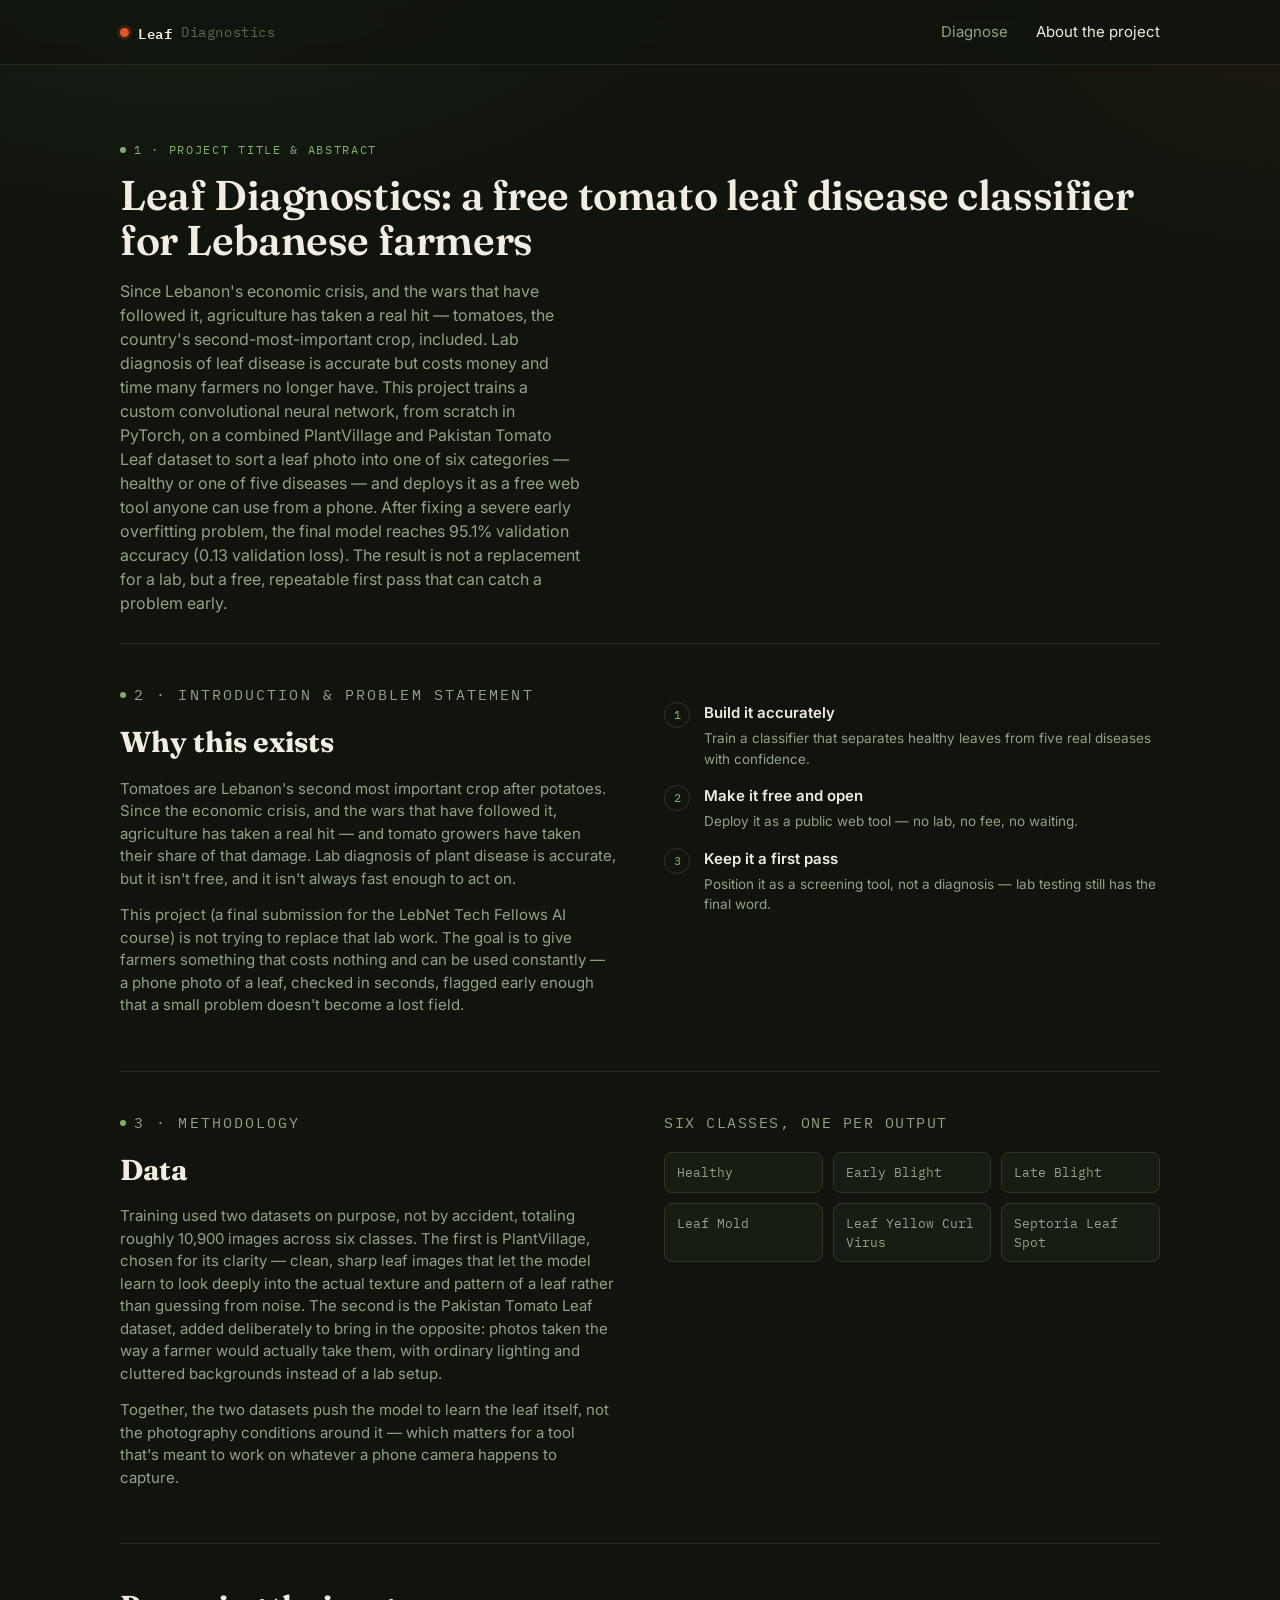
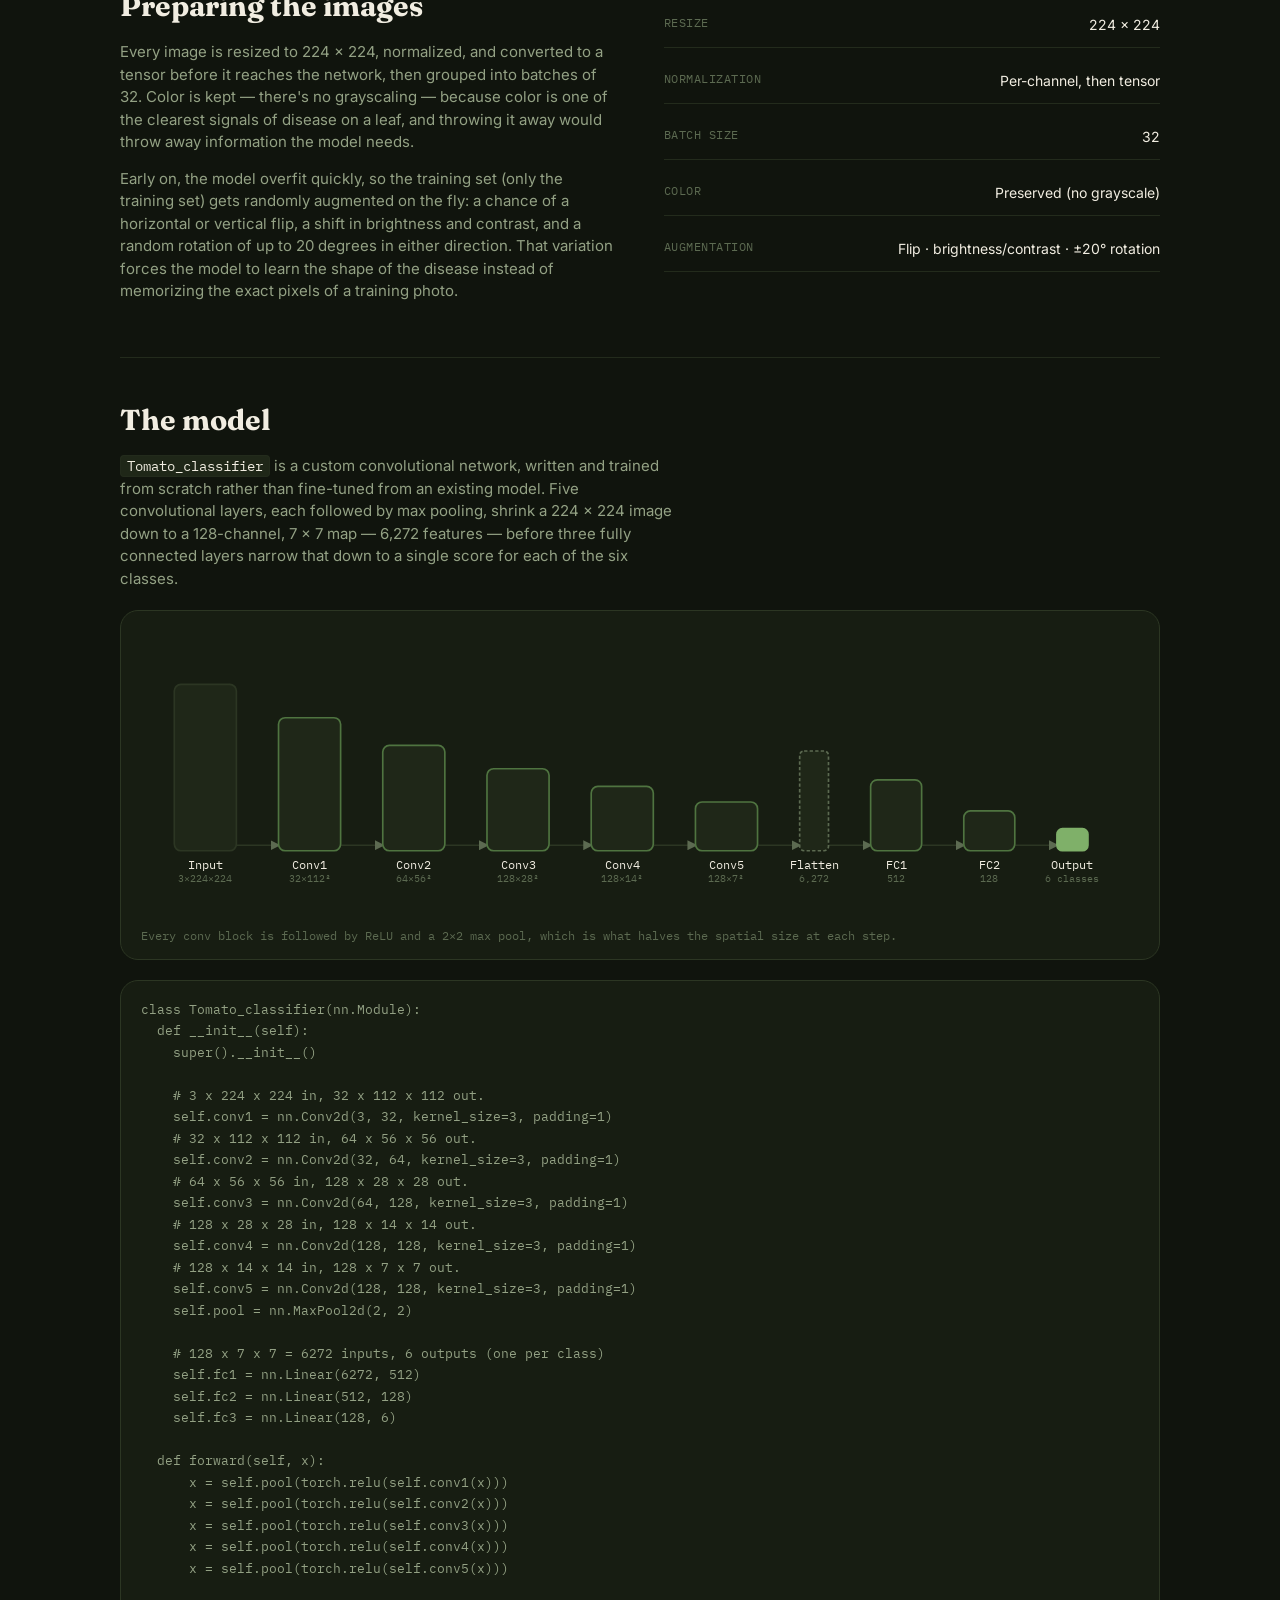
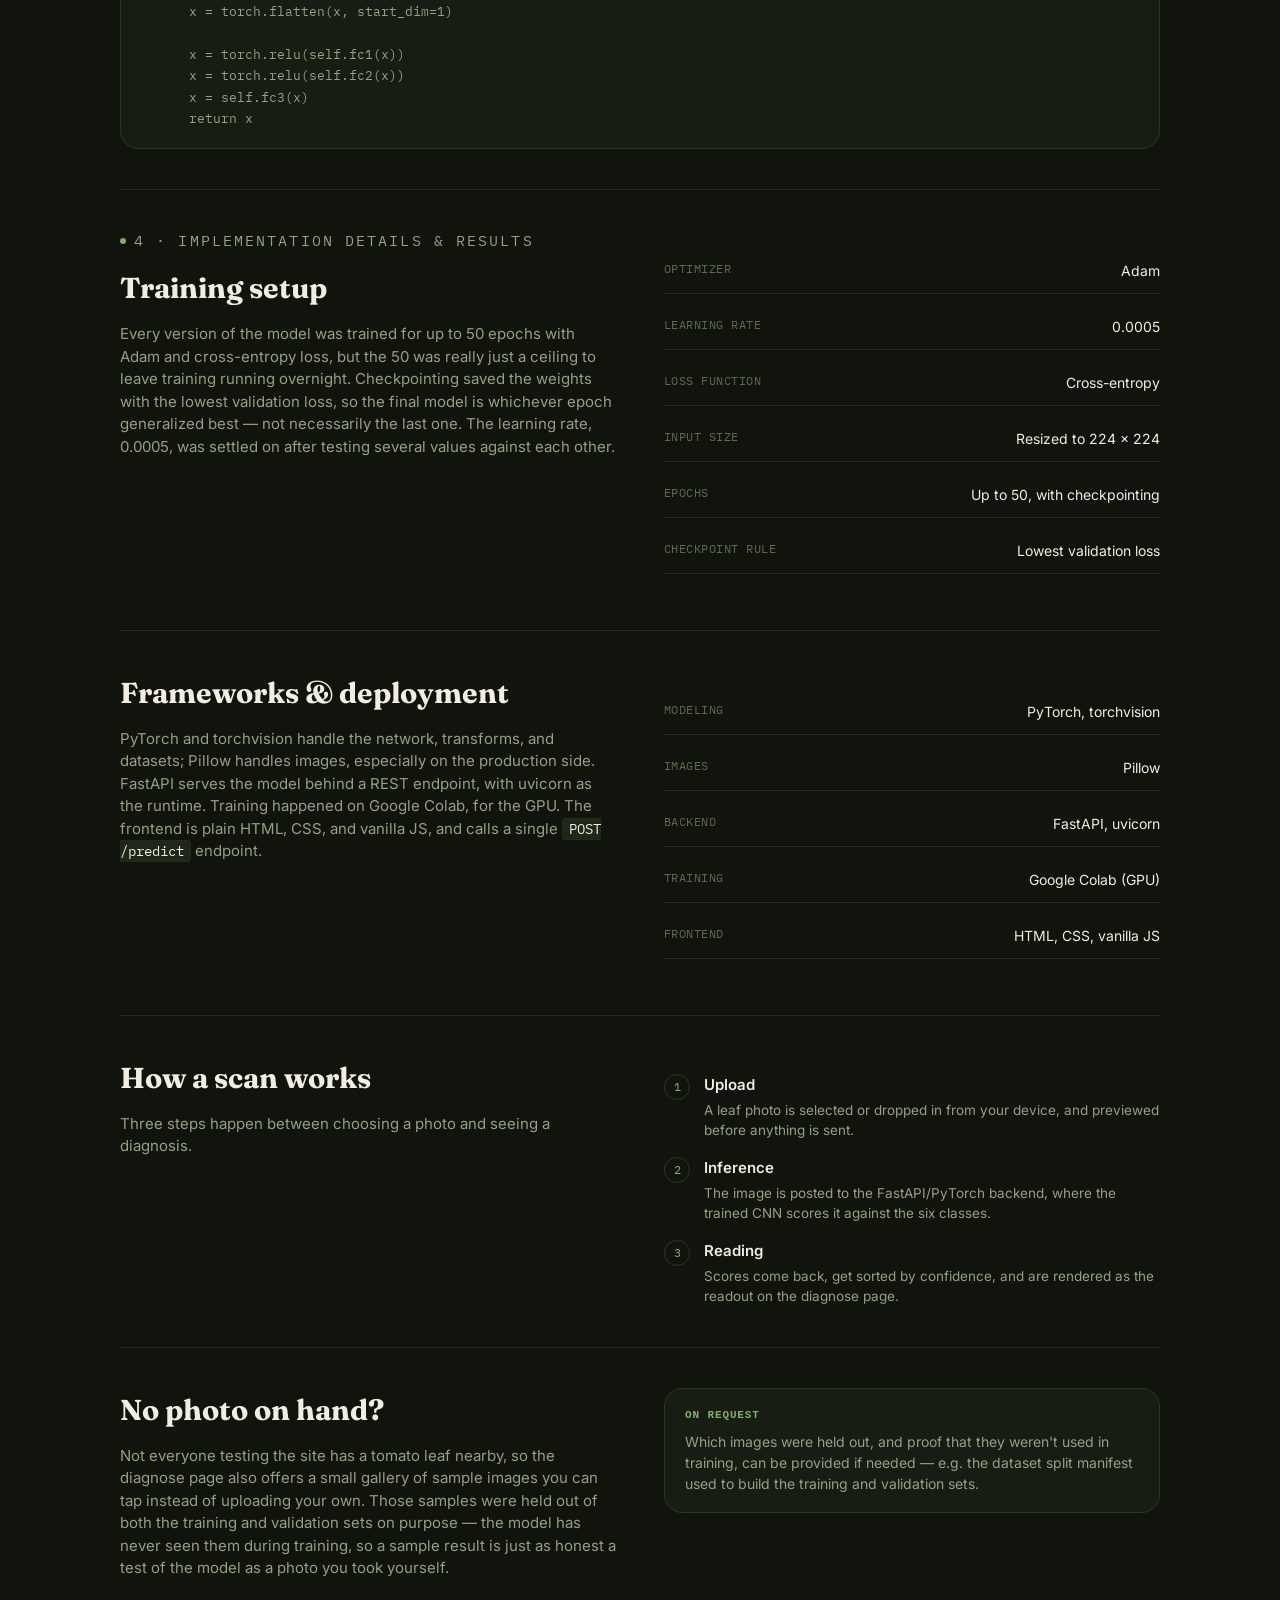
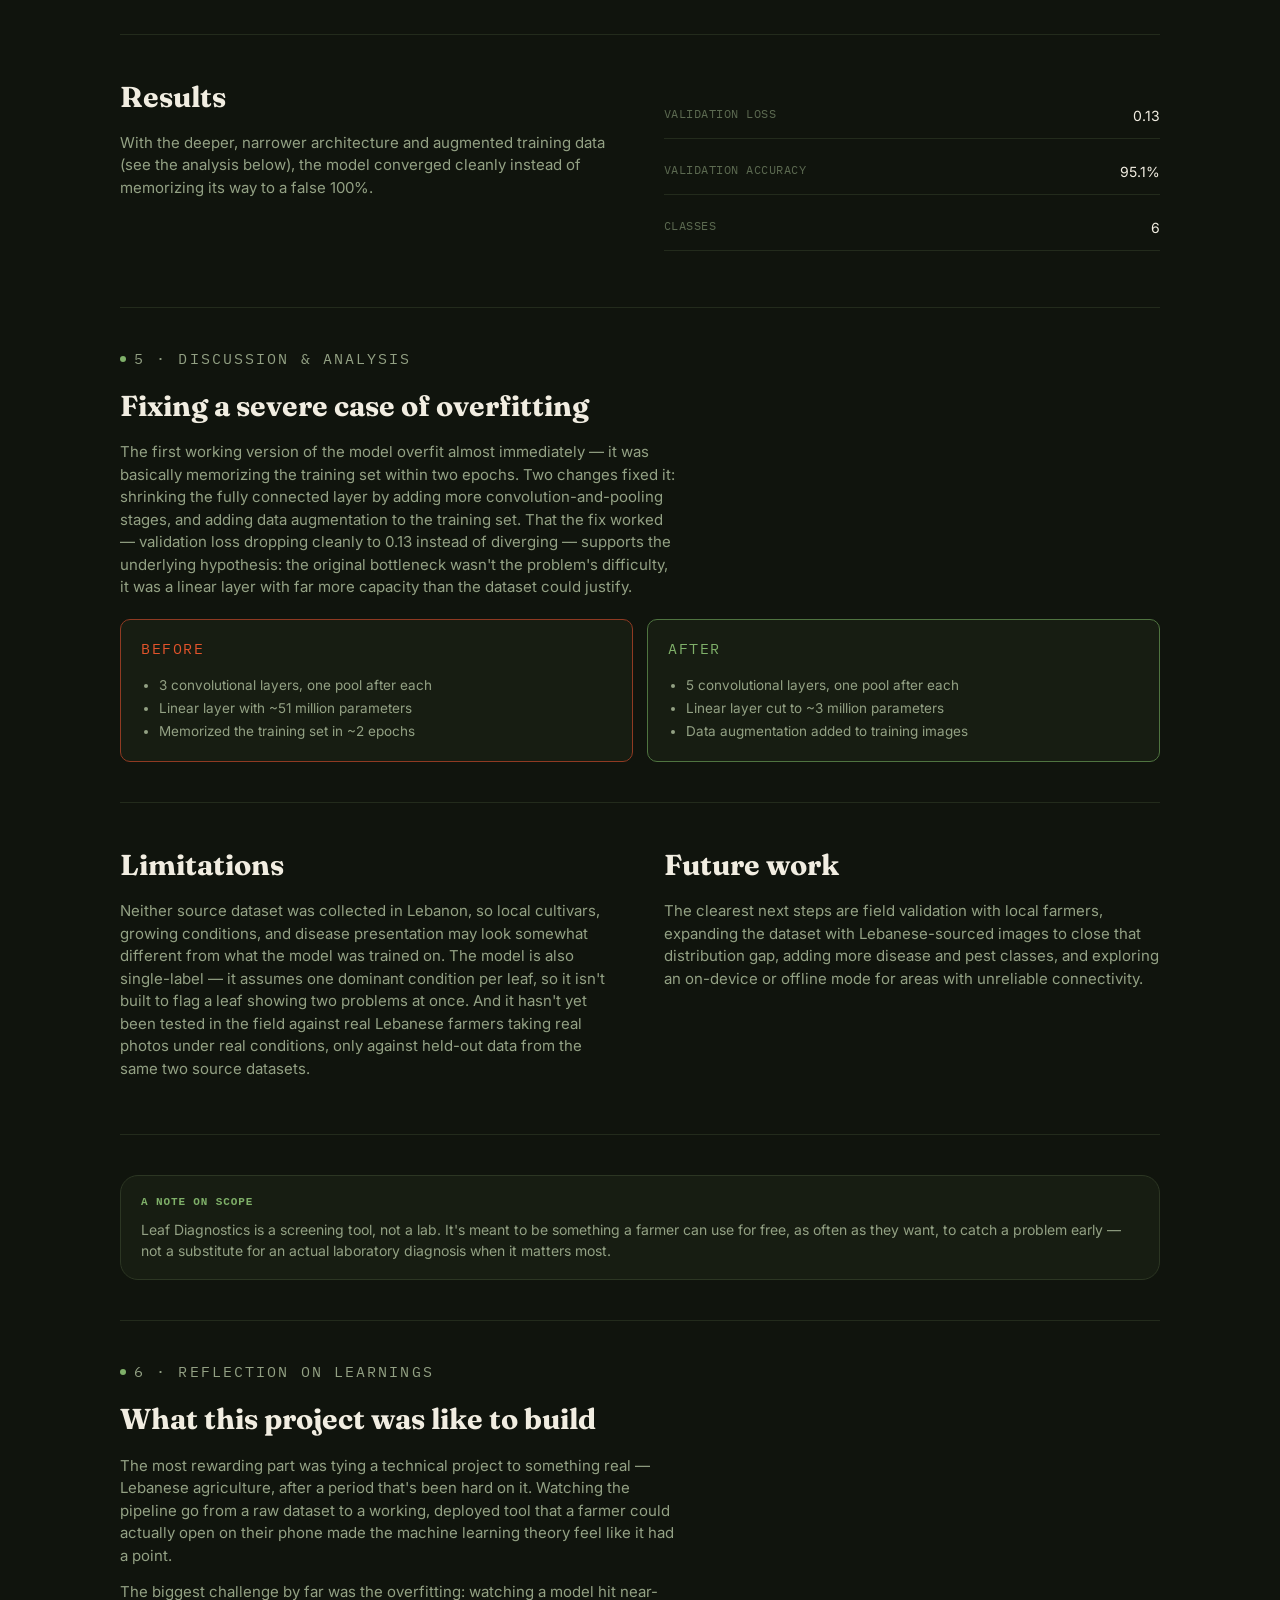
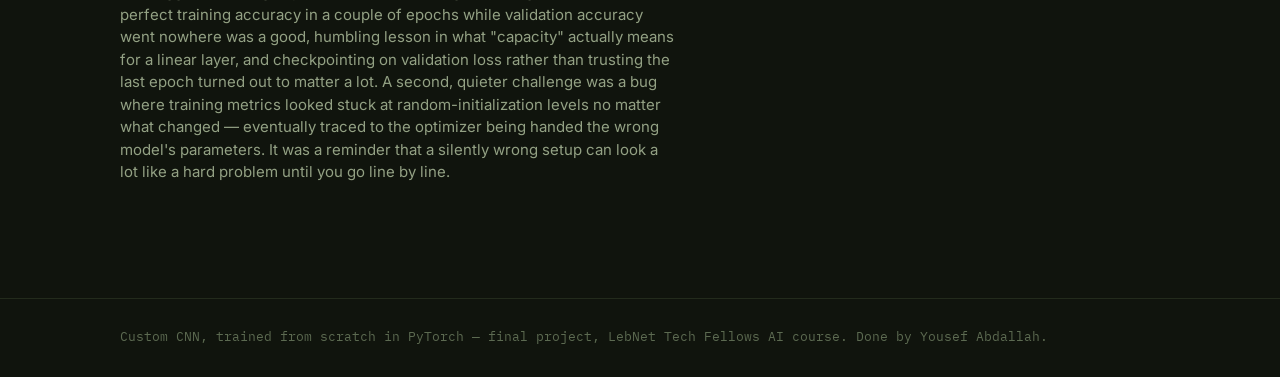
==== commit 2ca1b2f3: "fixing cors v2" ====
--- a/frontend/about.html
+++ b/frontend/about.html
@@ -4,7 +4,7 @@
 <meta charset="UTF-8" />
 <meta name="viewport" content="width=device-width, initial-scale=1.0" />
 <title>About — Leaf Diagnostics</title>
-<meta name="description" content="Leaf Diagnostics: a free tomato leaf disease classifier for Lebanese farmers. Dataset, preprocessing, model architecture, training, and results." />
+<meta name="description" content="Leaf Diagnostics: a free tomato leaf disease classifier for Lebanese farmers. Project deliverable report — abstract, methodology, results, and reflection." />
 <link rel="preconnect" href="https://fonts.googleapis.com" />
 <link rel="preconnect" href="https://fonts.gstatic.com" crossorigin />
 <link href="https://fonts.googleapis.com/css2?family=Fraunces:ital,wght@0,500;0,600;1,500&family=Inter:wght@400;500;600&family=IBM+Plex+Mono:wght@400;500&display=swap" rel="stylesheet" />
@@ -28,22 +28,31 @@
 <main>
   <div class="wrap">
 
+    <!-- 1. Project Title & Abstract -->
     <section class="hero" style="padding-bottom: 0;">
-      <p class="eyebrow">Final project — LebNet Tech Fellows, AI course</p>
-      <h1 style="font-size: clamp(1.8rem, 7vw, 2.6rem);">A free first read on<br>a sick tomato leaf.</h1>
+      <p class="eyebrow">1 · Project title &amp; abstract</p>
+      <h1 style="font-size: clamp(1.8rem, 7vw, 2.6rem);">Leaf Diagnostics: a free tomato leaf disease classifier for Lebanese farmers</h1>
       <p class="lead">
-        Leaf Diagnostics is a convolutional neural network, trained from
-        scratch in PyTorch, that sorts a photo of a tomato leaf into one of
-        six categories: healthy, or one of five common diseases. It doesn't
-        replace a lab test — but a lab test costs money and time that a lot
-        of farmers in Lebanon don't currently have. This page walks through
-        why the project exists and how it was built.
+        Since Lebanon's economic crisis, and the wars that have followed it,
+        agriculture has taken a real hit — tomatoes, the country's
+        second-most-important crop, included. Lab diagnosis of leaf disease
+        is accurate but costs money and time many farmers no longer have.
+        This project trains a custom convolutional neural network, from
+        scratch in PyTorch, on a combined PlantVillage and Pakistan Tomato
+        Leaf dataset to sort a leaf photo into one of six categories —
+        healthy or one of five diseases — and deploys it as a free web tool
+        anyone can use from a phone. After fixing a severe early overfitting
+        problem, the final model reaches 95.1% validation accuracy (0.13
+        validation loss). The result is not a replacement for a lab, but a
+        free, repeatable first pass that can catch a problem early.
       </p>
     </section>
 
-    <section class="section">
-      <div class="section-grid">
-        <div>
+    <!-- 2. Introduction & Problem Statement -->
+    <section class="section">
+      <div class="section-grid">
+        <div>
+          <p class="eyebrow">2 · Introduction &amp; problem statement</p>
           <h2>Why this exists</h2>
           <p>
             Tomatoes are Lebanon's second most important crop after
@@ -54,8 +63,9 @@
             always fast enough to act on.
           </p>
           <p>
-            The goal of this project is not to replace that lab work. It's
-            to give farmers something that costs nothing and can be used
+            This project (a final submission for the LebNet Tech Fellows AI
+            course) is not trying to replace that lab work. The goal is to
+            give farmers something that costs nothing and can be used
             constantly — a phone photo of a leaf, checked in seconds,
             flagged early enough that a small problem doesn't become a lost
             field.
@@ -65,41 +75,44 @@
           <div class="step">
             <span class="step-num">1</span>
             <div class="step-body">
-              <h3>Free</h3>
-              <p>No lab, no fee, no waiting — just a photo and a phone.</p>
+              <h3>Build it accurately</h3>
+              <p>Train a classifier that separates healthy leaves from five real diseases with confidence.</p>
             </div>
           </div>
           <div class="step">
             <span class="step-num">2</span>
             <div class="step-body">
-              <h3>Repeatable</h3>
-              <p>Built to be checked often, not saved for when things already look bad.</p>
+              <h3>Make it free and open</h3>
+              <p>Deploy it as a public web tool — no lab, no fee, no waiting.</p>
             </div>
           </div>
           <div class="step">
             <span class="step-num">3</span>
             <div class="step-body">
-              <h3>A first pass</h3>
-              <p>A screening tool, not a diagnosis — lab testing still has the final word.</p>
+              <h3>Keep it a first pass</h3>
+              <p>Position it as a screening tool, not a diagnosis — lab testing still has the final word.</p>
             </div>
           </div>
         </div>
       </div>
     </section>
 
-    <section class="section">
-      <div class="section-grid">
-        <div>
-          <h2>The data</h2>
-          <p>
-            Training used two datasets on purpose, not by accident. The
-            first is PlantVillage, chosen for its clarity — clean, sharp
-            leaf images that let the model learn to look deeply into the
-            actual texture and pattern of a leaf rather than guessing from
-            noise. The second is the Pakistan Tomato Leaf dataset, added
-            deliberately to bring in the opposite: photos taken the way a
-            farmer would actually take them, with ordinary lighting and
-            cluttered backgrounds instead of a lab setup.
+    <!-- 3. Methodology -->
+    <section class="section">
+      <div class="section-grid">
+        <div>
+          <p class="eyebrow">3 · Methodology</p>
+          <h2>Data</h2>
+          <p>
+            Training used two datasets on purpose, not by accident, totaling
+            roughly 10,900 images across six classes. The first is
+            PlantVillage, chosen for its clarity — clean, sharp leaf images
+            that let the model learn to look deeply into the actual texture
+            and pattern of a leaf rather than guessing from noise. The
+            second is the Pakistan Tomato Leaf dataset, added deliberately
+            to bring in the opposite: photos taken the way a farmer would
+            actually take them, with ordinary lighting and cluttered
+            backgrounds instead of a lab setup.
           </p>
           <p>
             Together, the two datasets push the model to learn the leaf
@@ -127,11 +140,11 @@
         <div>
           <h2>Preparing the images</h2>
           <p>
-            Every image is resized, normalized, and converted to a tensor
-            before it reaches the network, then grouped into batches of 32.
-            Color is kept — there's no grayscaling — because color is one of
-            the clearest signals of disease on a leaf, and throwing it away
-            would throw away information the model needs.
+            Every image is resized to 224 × 224, normalized, and converted
+            to a tensor before it reaches the network, then grouped into
+            batches of 32. Color is kept — there's no grayscaling — because
+            color is one of the clearest signals of disease on a leaf, and
+            throwing it away would throw away information the model needs.
           </p>
           <p>
             Early on, the model overfit quickly, so the training set (only
@@ -164,7 +177,88 @@
         down to a single score for each of the six classes.
       </p>
 
-      
+      <div class="arch-diagram">
+        <svg viewBox="0 0 900 260" xmlns="http://www.w3.org/2000/svg" role="img" aria-label="Diagram of the network narrowing from a 224 by 224 input image through five convolutional layers down to a 6-class output">
+          <defs>
+            <marker id="arrow" viewBox="0 0 10 10" refX="8" refY="5" markerWidth="6" markerHeight="6" orient="auto-start-reverse">
+              <path d="M0,0 L10,5 L0,10 z" class="diagram-arrowhead" />
+            </marker>
+          </defs>
+
+          <line x1="86" y1="195" x2="124" y2="195" class="diagram-line" marker-end="url(#arrow)" />
+          <line x1="180" y1="195" x2="218" y2="195" class="diagram-line" marker-end="url(#arrow)" />
+          <line x1="274" y1="195" x2="312" y2="195" class="diagram-line" marker-end="url(#arrow)" />
+          <line x1="368" y1="195" x2="406" y2="195" class="diagram-line" marker-end="url(#arrow)" />
+          <line x1="462" y1="195" x2="500" y2="195" class="diagram-line" marker-end="url(#arrow)" />
+          <line x1="556" y1="195" x2="594" y2="195" class="diagram-line" marker-end="url(#arrow)" />
+          <line x1="620" y1="195" x2="658" y2="195" class="diagram-line" marker-end="url(#arrow)" />
+          <line x1="704" y1="195" x2="742" y2="195" class="diagram-line" marker-end="url(#arrow)" />
+          <line x1="788" y1="195" x2="826" y2="195" class="diagram-line" marker-end="url(#arrow)" />
+
+          <rect x="30" y="50" width="56" height="150" rx="6" class="node-input" />
+          <rect x="124" y="80" width="56" height="120" rx="6" class="node-conv" />
+          <rect x="218" y="105" width="56" height="95" rx="6" class="node-conv" />
+          <rect x="312" y="126" width="56" height="74" rx="6" class="node-conv" />
+          <rect x="406" y="142" width="56" height="58" rx="6" class="node-conv" />
+          <rect x="500" y="156" width="56" height="44" rx="6" class="node-conv" />
+          <rect x="594" y="110" width="26" height="90" rx="4" class="node-flatten" />
+          <rect x="658" y="136" width="46" height="64" rx="6" class="node-fc" />
+          <rect x="742" y="164" width="46" height="36" rx="6" class="node-fc" />
+          <rect x="826" y="180" width="28" height="20" rx="5" class="node-output" />
+
+          <text x="58" y="216" class="diagram-label">Input</text>
+          <text x="58" y="228" class="diagram-sublabel">3×224×224</text>
+
+          <text x="152" y="216" class="diagram-label">Conv1</text>
+          <text x="152" y="228" class="diagram-sublabel">32×112²</text>
+
+          <text x="246" y="216" class="diagram-label">Conv2</text>
+          <text x="246" y="228" class="diagram-sublabel">64×56²</text>
+
+          <text x="340" y="216" class="diagram-label">Conv3</text>
+          <text x="340" y="228" class="diagram-sublabel">128×28²</text>
+
+          <text x="434" y="216" class="diagram-label">Conv4</text>
+          <text x="434" y="228" class="diagram-sublabel">128×14²</text>
+
+          <text x="528" y="216" class="diagram-label">Conv5</text>
+          <text x="528" y="228" class="diagram-sublabel">128×7²</text>
+
+          <text x="607" y="216" class="diagram-label">Flatten</text>
+          <text x="607" y="228" class="diagram-sublabel">6,272</text>
+
+          <text x="681" y="216" class="diagram-label">FC1</text>
+          <text x="681" y="228" class="diagram-sublabel">512</text>
+
+          <text x="765" y="216" class="diagram-label">FC2</text>
+          <text x="765" y="228" class="diagram-sublabel">128</text>
+
+          <text x="840" y="216" class="diagram-label">Output</text>
+          <text x="840" y="228" class="diagram-sublabel">6 classes</text>
+        </svg>
+        <div class="arch-diagram-vertical">
+          <div class="arch-node node-input"><div class="arch-node-name">Input</div><div class="arch-node-dim">3×224×224</div></div>
+          <div class="arch-connector"></div>
+          <div class="arch-node node-conv"><div class="arch-node-name">Conv1</div><div class="arch-node-dim">32×112²</div></div>
+          <div class="arch-connector"></div>
+          <div class="arch-node node-conv"><div class="arch-node-name">Conv2</div><div class="arch-node-dim">64×56²</div></div>
+          <div class="arch-connector"></div>
+          <div class="arch-node node-conv"><div class="arch-node-name">Conv3</div><div class="arch-node-dim">128×28²</div></div>
+          <div class="arch-connector"></div>
+          <div class="arch-node node-conv"><div class="arch-node-name">Conv4</div><div class="arch-node-dim">128×14²</div></div>
+          <div class="arch-connector"></div>
+          <div class="arch-node node-conv"><div class="arch-node-name">Conv5</div><div class="arch-node-dim">128×7²</div></div>
+          <div class="arch-connector"></div>
+          <div class="arch-node node-flatten"><div class="arch-node-name">Flatten</div><div class="arch-node-dim">6,272</div></div>
+          <div class="arch-connector"></div>
+          <div class="arch-node node-fc"><div class="arch-node-name">FC1</div><div class="arch-node-dim">512</div></div>
+          <div class="arch-connector"></div>
+          <div class="arch-node node-fc"><div class="arch-node-name">FC2</div><div class="arch-node-dim">128</div></div>
+          <div class="arch-connector"></div>
+          <div class="arch-node node-output"><div class="arch-node-name">Output</div><div class="arch-node-dim">6 classes</div></div>
+        </div>
+        <p class="diagram-caption">Every conv block is followed by ReLU and a 2×2 max pool, which is what halves the spatial size at each step.</p>
+      </div>
 
       <div class="architecture-block">
 <pre><code>class Tomato_classifier(nn.Module):
@@ -204,10 +298,12 @@
       </div>
     </section>
 
-    <section class="section">
-      <div class="section-grid">
-        <div>
-          <h2>Training</h2>
+    <!-- 4. Implementation Details & Results -->
+    <section class="section">
+      <div class="section-grid">
+        <div>
+          <p class="eyebrow">4 · Implementation details &amp; results</p>
+          <h2>Training setup</h2>
           <p>
             Every version of the model was trained for up to 50 epochs with
             Adam and cross-entropy loss, but the 50 was really just a
@@ -230,13 +326,117 @@
     </section>
 
     <section class="section">
+      <div class="section-grid">
+        <div>
+          <h2>Frameworks &amp; deployment</h2>
+          <p>
+            PyTorch and torchvision handle the network, transforms, and
+            datasets; Pillow handles images, especially on the production
+            side. FastAPI serves the model behind a REST endpoint, with
+            uvicorn as the runtime. Training happened on Google Colab, for
+            the GPU. The frontend is plain HTML, CSS, and vanilla JS, and
+            calls a single <code>POST /predict</code> endpoint.
+          </p>
+        </div>
+        <dl class="spec-list">
+          <div class="spec-row"><dt>Modeling</dt><dd>PyTorch, torchvision</dd></div>
+          <div class="spec-row"><dt>Images</dt><dd>Pillow</dd></div>
+          <div class="spec-row"><dt>Backend</dt><dd>FastAPI, uvicorn</dd></div>
+          <div class="spec-row"><dt>Training</dt><dd>Google Colab (GPU)</dd></div>
+          <div class="spec-row"><dt>Frontend</dt><dd>HTML, CSS, vanilla JS</dd></div>
+        </dl>
+      </div>
+    </section>
+
+    <section class="section">
+      <div class="section-grid">
+        <div>
+          <h2>How a scan works</h2>
+          <p>Three steps happen between choosing a photo and seeing a diagnosis.</p>
+        </div>
+        <div class="steps">
+          <div class="step">
+            <span class="step-num">1</span>
+            <div class="step-body">
+              <h3>Upload</h3>
+              <p>A leaf photo is selected or dropped in from your device, and previewed before anything is sent.</p>
+            </div>
+          </div>
+          <div class="step">
+            <span class="step-num">2</span>
+            <div class="step-body">
+              <h3>Inference</h3>
+              <p>The image is posted to the FastAPI/PyTorch backend, where the trained CNN scores it against the six classes.</p>
+            </div>
+          </div>
+          <div class="step">
+            <span class="step-num">3</span>
+            <div class="step-body">
+              <h3>Reading</h3>
+              <p>Scores come back, get sorted by confidence, and are rendered as the readout on the diagnose page.</p>
+            </div>
+          </div>
+        </div>
+      </div>
+    </section>
+
+    <section class="section">
+      <div class="section-grid">
+        <div>
+          <h2>No photo on hand?</h2>
+          <p>
+            Not everyone testing the site has a tomato leaf nearby, so the
+            diagnose page also offers a small gallery of sample images you
+            can tap instead of uploading your own. Those samples were held
+            out of both the training and validation sets on purpose — the
+            model has never seen them during training, so a sample result
+            is just as honest a test of the model as a photo you took
+            yourself.
+          </p>
+        </div>
+        <div class="note-box">
+          <b>On request</b>
+          <p>
+            Which images were held out, and proof that they weren't used in
+            training, can be provided if needed — e.g. the dataset split
+            manifest used to build the training and validation sets.
+          </p>
+        </div>
+      </div>
+    </section>
+
+    <section class="section">
+      <div class="section-grid">
+        <div>
+          <h2>Results</h2>
+          <p>
+            With the deeper, narrower architecture and augmented training
+            data (see the analysis below), the model converged cleanly
+            instead of memorizing its way to a false 100%.
+          </p>
+        </div>
+        <dl class="spec-list">
+          <div class="spec-row"><dt>Validation loss</dt><dd>0.13</dd></div>
+          <div class="spec-row"><dt>Validation accuracy</dt><dd>95.1%</dd></div>
+          <div class="spec-row"><dt>Classes</dt><dd>6</dd></div>
+        </dl>
+      </div>
+    </section>
+
+    <!-- 5. Discussion & Analysis -->
+    <section class="section">
+      <p class="eyebrow">5 · Discussion &amp; analysis</p>
       <h2>Fixing a severe case of overfitting</h2>
       <p>
         The first working version of the model overfit almost immediately —
         it was basically memorizing the training set within two epochs.
         Two changes fixed it: shrinking the fully connected layer by adding
         more convolution-and-pooling stages, and adding data augmentation
-        to the training set.
+        to the training set. That the fix worked — validation loss dropping
+        cleanly to 0.13 instead of diverging — supports the underlying
+        hypothesis: the original bottleneck wasn't the problem's difficulty,
+        it was a linear layer with far more capacity than the dataset could
+        justify.
       </p>
       <div class="compare-grid">
         <div class="compare-card is-before">
@@ -261,97 +461,29 @@
     <section class="section">
       <div class="section-grid">
         <div>
-          <h2>Results</h2>
-          <p>
-            With the deeper, narrower architecture and augmented training
-            data, the model converged cleanly instead of memorizing its way
-            to a false 100%.
-          </p>
-        </div>
-        <dl class="spec-list">
-          <div class="spec-row"><dt>Validation loss</dt><dd>0.13</dd></div>
-          <div class="spec-row"><dt>Validation accuracy</dt><dd>95.1%</dd></div>
-          <div class="spec-row"><dt>Classes</dt><dd>6</dd></div>
-        </dl>
-      </div>
-    </section>
-
-    <section class="section">
-      <div class="section-grid">
-        <div>
-          <h2>How a scan works</h2>
-          <p>Three steps happen between choosing a photo and seeing a diagnosis.</p>
-        </div>
-        <div class="steps">
-          <div class="step">
-            <span class="step-num">1</span>
-            <div class="step-body">
-              <h3>Upload</h3>
-              <p>A leaf photo is selected or dropped in from your device, and previewed before anything is sent.</p>
-            </div>
-          </div>
-          <div class="step">
-            <span class="step-num">2</span>
-            <div class="step-body">
-              <h3>Inference</h3>
-              <p>The image is posted to a FastAPI/PyTorch backend, where the trained CNN scores it against the six classes.</p>
-            </div>
-          </div>
-          <div class="step">
-            <span class="step-num">3</span>
-            <div class="step-body">
-              <h3>Reading</h3>
-              <p>Scores come back, get sorted by confidence, and are rendered as the readout on the diagnose page.</p>
-            </div>
-          </div>
-        </div>
-      </div>
-    </section>
-
-    <section class="section">
-      <div class="section-grid">
-        <div>
-          <h2>No photo on hand?</h2>
-          <p>
-            Not everyone testing the site has a tomato leaf nearby, so the
-            diagnose page also offers a small gallery of sample images you
-            can tap instead of uploading your own. Those samples were held
-            out of both the training and validation sets on purpose — the
-            model has never seen them during training, so a sample result
-            is just as honest a test of the model as a photo you took
-            yourself.
-          </p>
-        </div>
-        <div class="note-box">
-          <b>On request</b>
-          <p>
-            Which images were held out, and proof that they weren't used in
-            training, can be provided if needed — e.g. the dataset split
-            manifest used to build the training and validation sets.
-          </p>
-        </div>
-      </div>
-    </section>
-
-    <section class="section">
-      <div class="section-grid">
-        <div>
-          <h2>The stack</h2>
-          <p>
-            PyTorch and torchvision handle the network, transforms, and
-            datasets; Pillow handles images, especially on the production
-            side. FastAPI serves the model behind a REST endpoint, with
-            uvicorn as the runtime. Training happened on Google Colab, for
-            the GPU. The frontend is plain HTML, CSS, and vanilla JS.
-          </p>
-        </div>
-        <dl class="spec-list">
-          <div class="spec-row"><dt>Modeling</dt><dd>PyTorch, torchvision</dd></div>
-          <div class="spec-row"><dt>Images</dt><dd>Pillow</dd></div>
-          <div class="spec-row"><dt>Backend</dt><dd>FastAPI, uvicorn</dd></div>
-          <div class="spec-row"><dt>Training</dt><dd>Google Colab (GPU)</dd></div>
-          <div class="spec-row"><dt>Frontend</dt><dd>HTML, CSS, vanilla JS</dd></div>
-        </dl>
+          <h2>Limitations</h2>
+          <p>
+            Neither source dataset was collected in Lebanon, so local
+            cultivars, growing conditions, and disease presentation may
+            look somewhat different from what the model was trained on.
+            The model is also single-label — it assumes one dominant
+            condition per leaf, so it isn't built to flag a leaf showing
+            two problems at once. And it hasn't yet been tested in the
+            field against real Lebanese farmers taking real photos under
+            real conditions, only against held-out data from the same two
+            source datasets.
+          </p>
+        </div>
+        <div>
+          <h2>Future work</h2>
+          <p>
+            The clearest next steps are field validation with local
+            farmers, expanding the dataset with Lebanese-sourced images to
+            close that distribution gap, adding more disease and pest
+            classes, and exploring an on-device or offline mode for areas
+            with unreliable connectivity.
+          </p>
+        </div>
       </div>
     </section>
 
@@ -367,12 +499,37 @@
       </div>
     </section>
 
+    <!-- 6. Reflection on Learnings -->
+    <section class="section">
+      <p class="eyebrow">6 · Reflection on learnings</p>
+      <h2>What this project was like to build</h2>
+      <p>
+        The most rewarding part was tying a technical project to something
+        real — Lebanese agriculture, after a period that's been hard on it.
+        Watching the pipeline go from a raw dataset to a working, deployed
+        tool that a farmer could actually open on their phone made the
+        machine learning theory feel like it had a point.
+      </p>
+      <p>
+        The biggest challenge by far was the overfitting: watching a model
+        hit near-perfect training accuracy in a couple of epochs while
+        validation accuracy went nowhere was a good, humbling lesson in
+        what "capacity" actually means for a linear layer, and checkpointing
+        on validation loss rather than trusting the last epoch turned out to
+        matter a lot. A second, quieter challenge was a bug where training
+        metrics looked stuck at random-initialization levels no matter what
+        changed — eventually traced to the optimizer being handed the wrong
+        model's parameters. It was a reminder that a silently wrong setup
+        can look a lot like a hard problem until you go line by line.
+      </p>
+    </section>
+
   </div>
 </main>
 
 <footer class="site-footer">
   <div class="wrap">
-    <p>Custom CNN, trained from scratch in PyTorch — final project, LebNet Tech Fellows AI course.</p>
+    <p>Custom CNN, trained from scratch in PyTorch — final project, LebNet Tech Fellows AI course. Done by Yousef Abdallah.</p>
   </div>
 </footer>
 
--- a/frontend/css/style.css
+++ b/frontend/css/style.css
@@ -870,6 +870,97 @@
   height: auto;
 }
 
+@media (max-width: 640px) {
+  .arch-diagram {
+    overflow-x: visible;
+  }
+
+  .arch-diagram svg {
+    display: none;
+  }
+
+  .arch-diagram .diagram-caption {
+    margin-top: 0;
+  }
+
+  .arch-diagram-vertical {
+    display: flex;
+    flex-direction: column;
+    align-items: center;
+    gap: 0;
+  }
+
+  .arch-node {
+    width: 100%;
+    max-width: 220px;
+    border-radius: 8px;
+    padding: 10px 14px;
+    text-align: center;
+    font-family: var(--font-mono);
+  }
+
+  .arch-node .arch-node-name {
+    font-size: 12px;
+    color: var(--text);
+  }
+
+  .arch-node .arch-node-dim {
+    font-size: 10px;
+    color: var(--text-faint);
+    margin-top: 2px;
+  }
+
+  .arch-node.node-input,
+  .arch-node.node-conv,
+  .arch-node.node-fc {
+    background: var(--surface-2);
+    border: 1.5px solid var(--green-dim);
+  }
+
+  .arch-node.node-input {
+    border-color: var(--border);
+  }
+
+  .arch-node.node-flatten {
+    background: var(--surface-2);
+    border: 1.5px dashed var(--text-faint);
+  }
+
+  .arch-node.node-output {
+    background: var(--green);
+    border: 1.5px solid var(--green);
+  }
+
+  .arch-node.node-output .arch-node-name,
+  .arch-node.node-output .arch-node-dim {
+    color: #0e1409;
+  }
+
+  .arch-connector {
+    width: 1.5px;
+    height: 22px;
+    background: var(--border);
+    position: relative;
+  }
+
+  .arch-connector::after {
+    content: "";
+    position: absolute;
+    bottom: -1px;
+    left: 50%;
+    transform: translateX(-50%);
+    border-left: 4px solid transparent;
+    border-right: 4px solid transparent;
+    border-top: 6px solid var(--text-faint);
+  }
+}
+
+@media (min-width: 641px) {
+  .arch-diagram-vertical {
+    display: none;
+  }
+}
+
 .arch-diagram .diagram-caption {
   margin: 10px 0 0;
   font-family: var(--font-mono);
